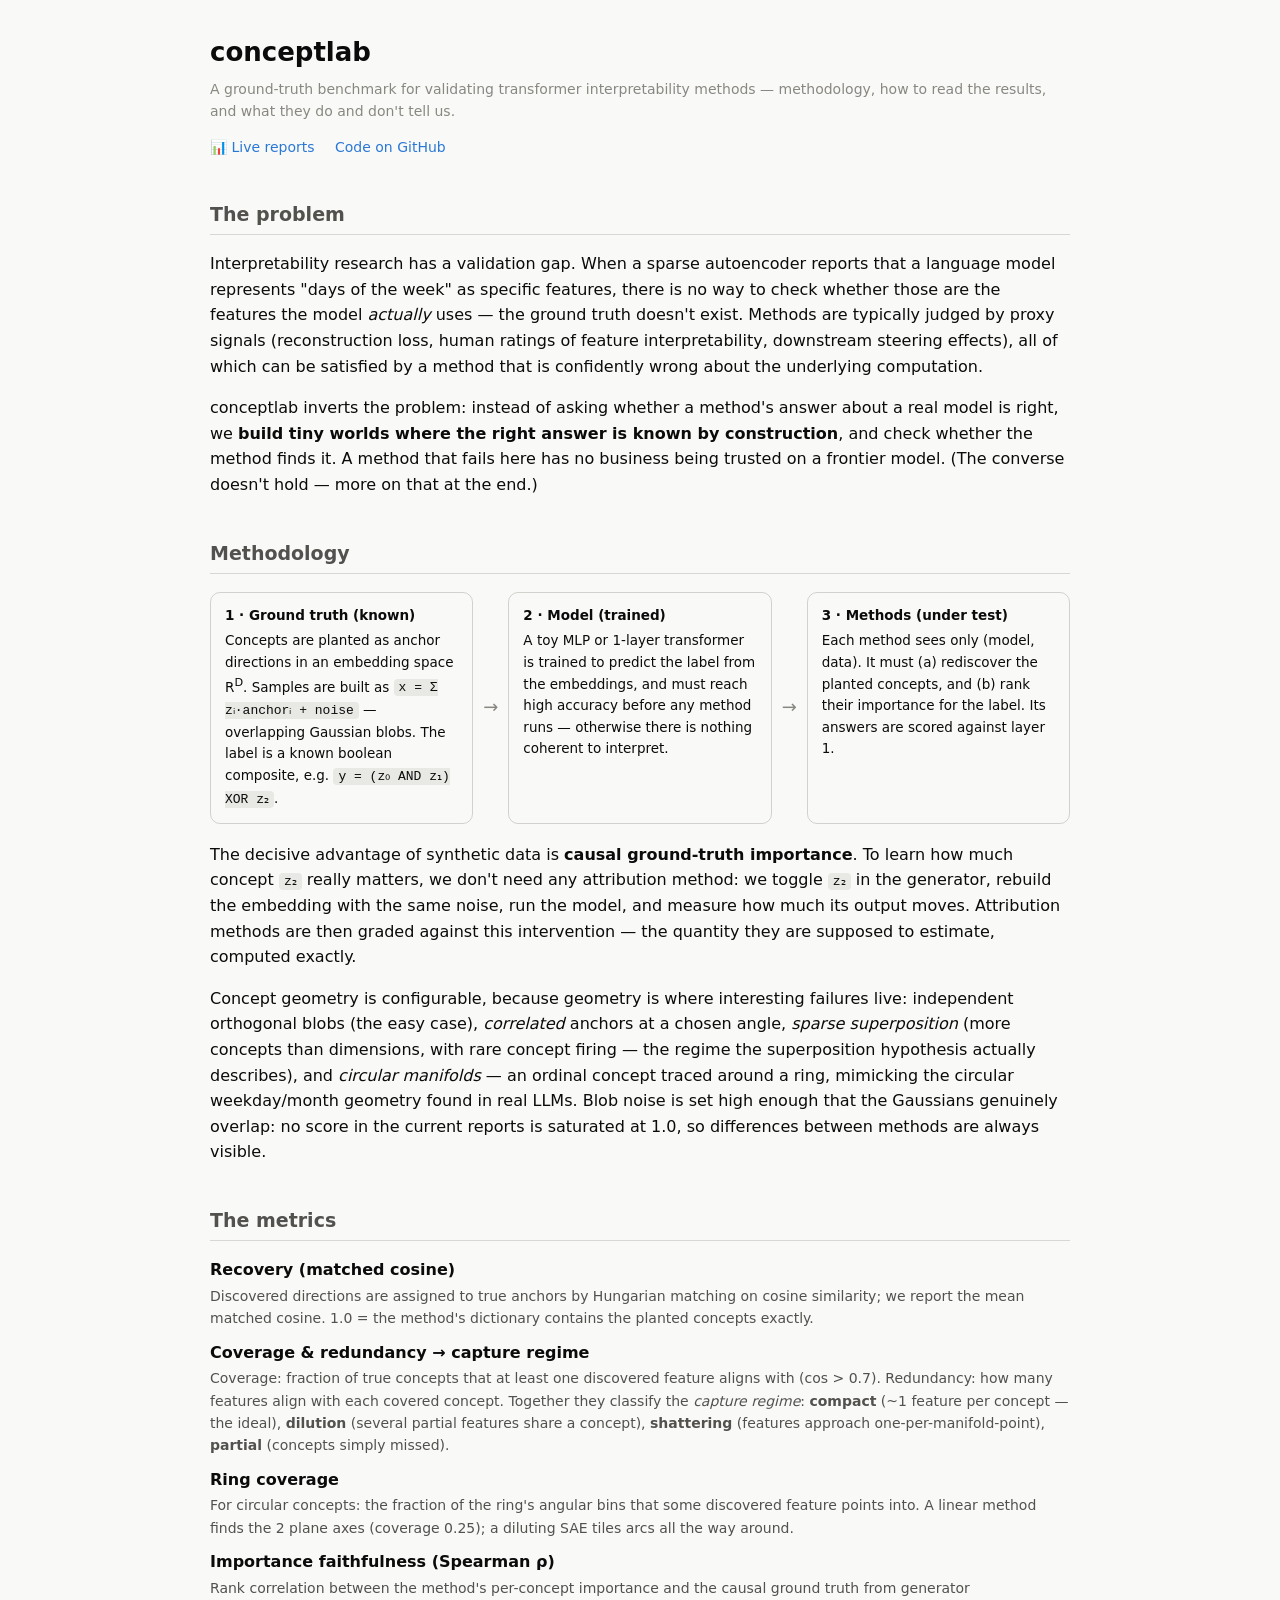
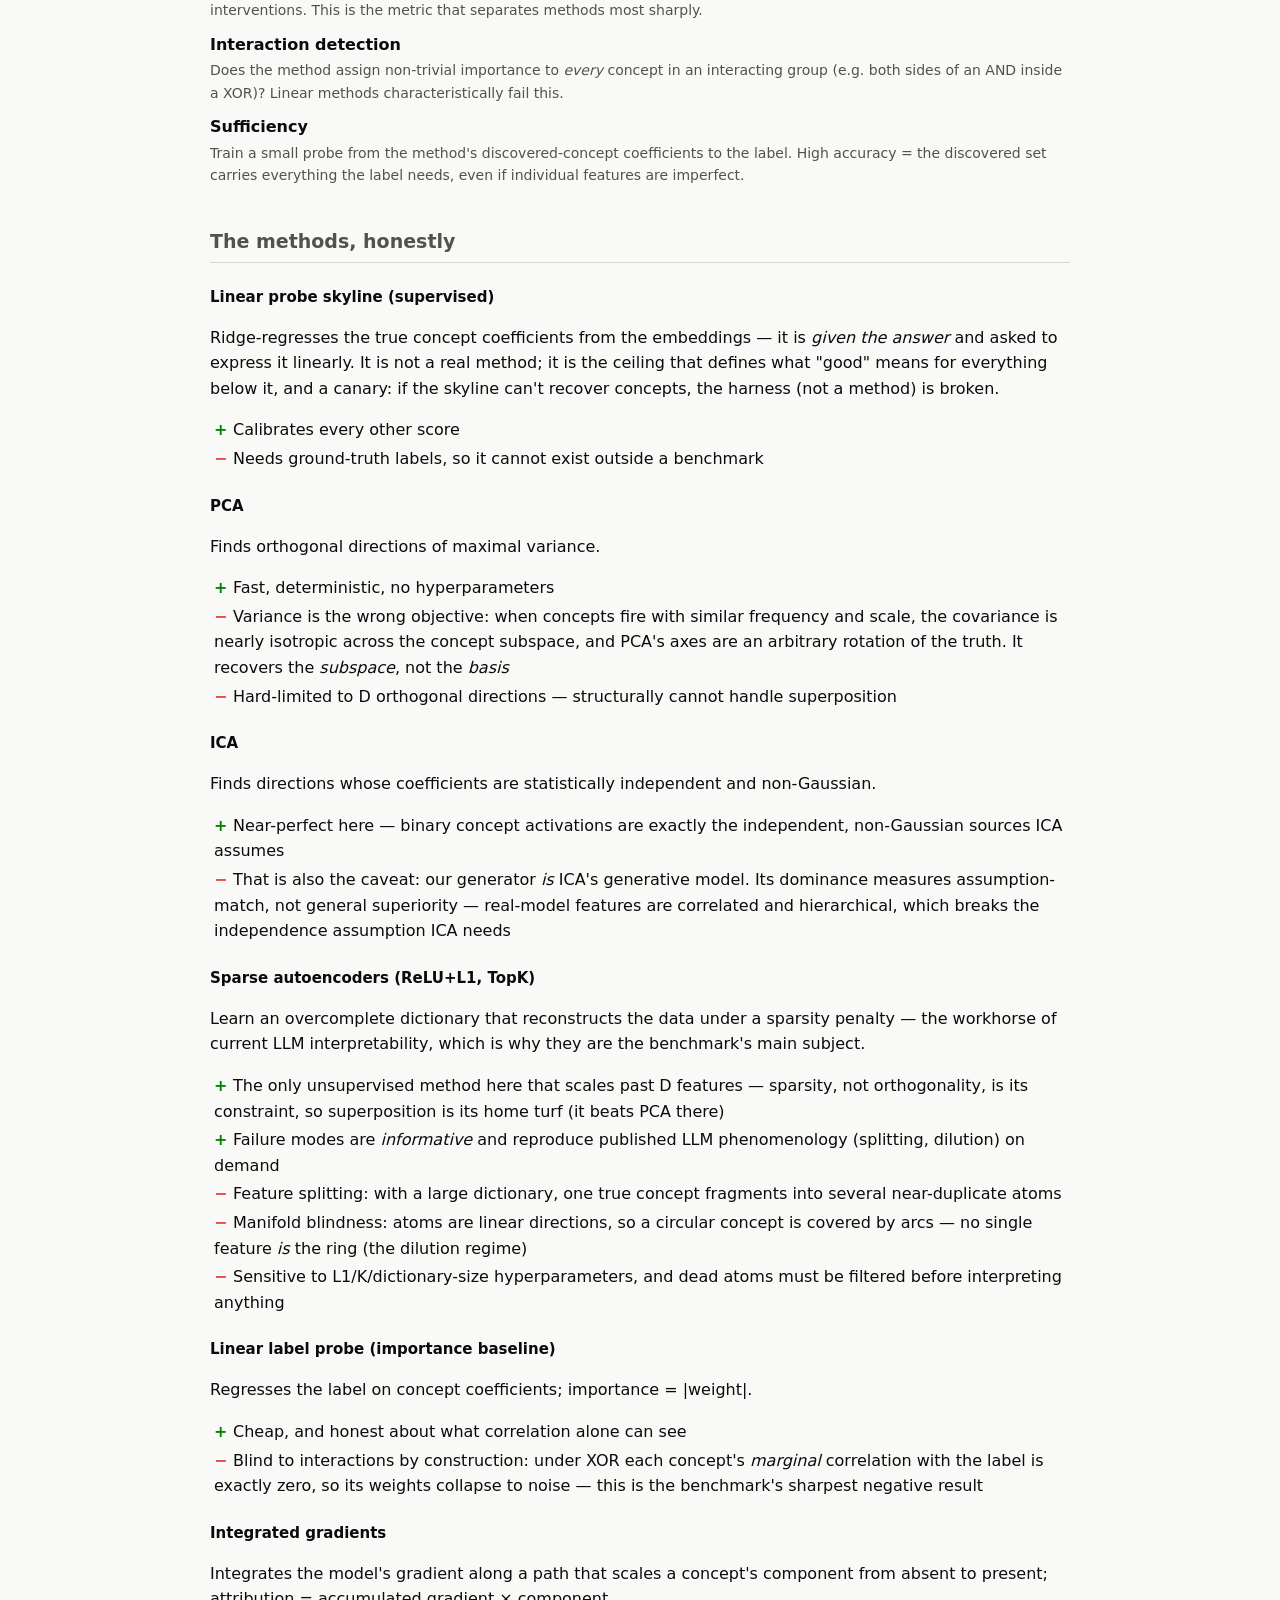
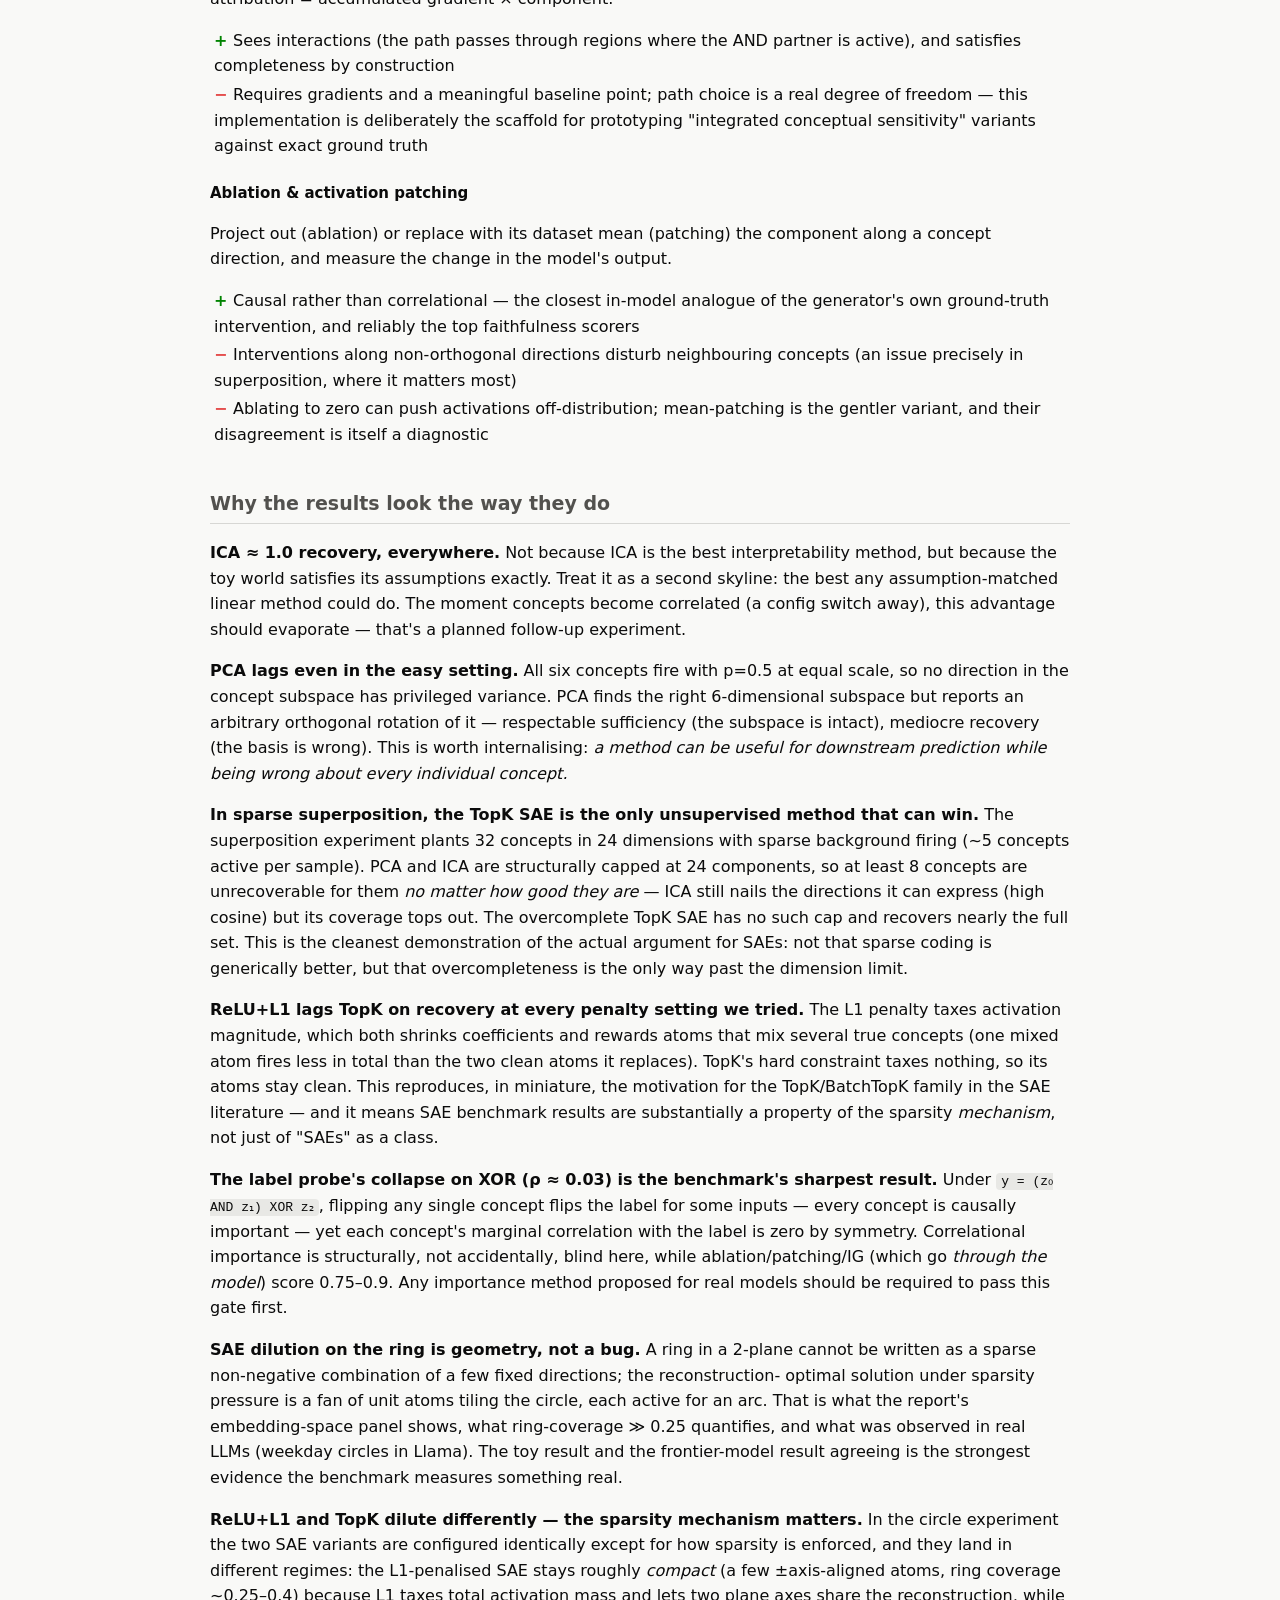
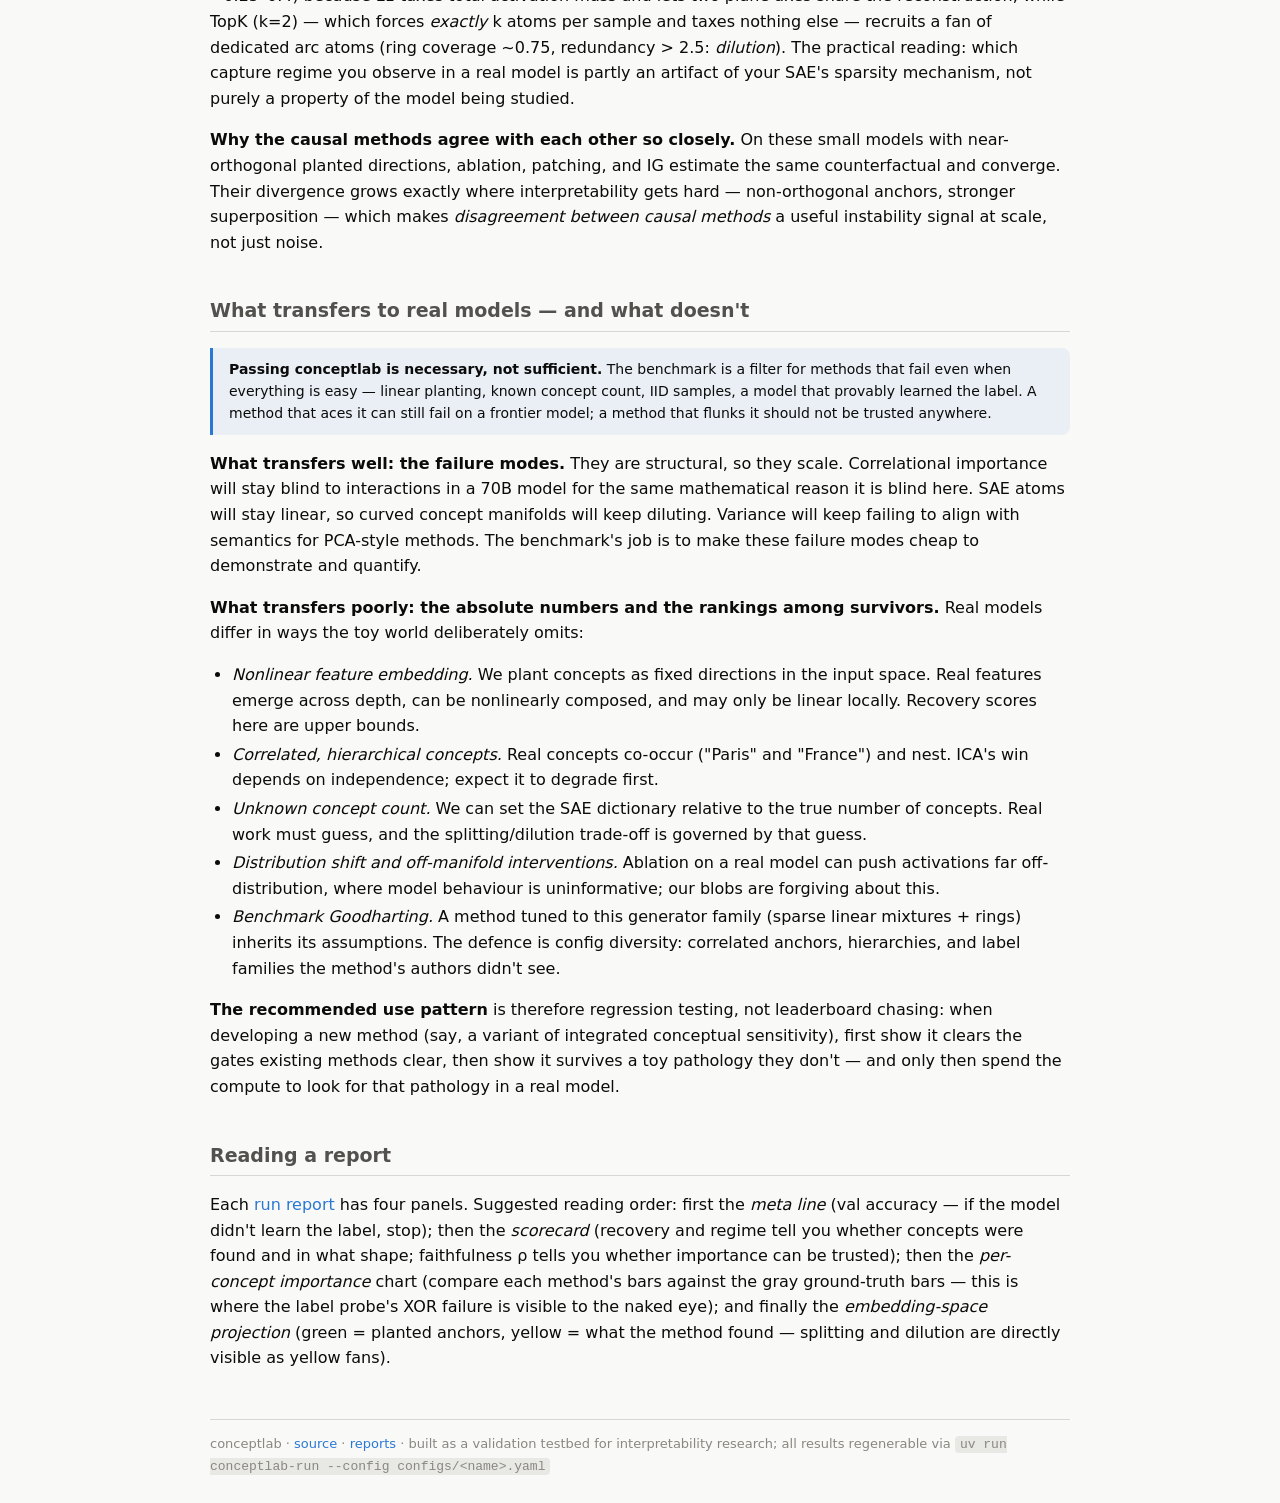
==== docs/index.html @ c30fc3b5 "Overlapping blobs, robust SAE dilution, and an educational methodology page Resolves the "honest cav" ====
<!doctype html><html lang="en"><head><meta charset="utf-8">
<meta name="viewport" content="width=device-width, initial-scale=1">
<title>conceptlab · methodology</title>
<style>
:root { color-scheme: light dark; }
body { font-family: system-ui, -apple-system, "Segoe UI", sans-serif;
  margin: 0; padding: 32px; background: #f9f9f7; color: #0b0b0b; line-height: 1.6; }
main { max-width: 860px; margin: 0 auto; }
h1 { font-size: 26px; margin: 0 0 4px; }
h2 { font-size: 19px; margin: 40px 0 10px; color: #52514e;
  border-bottom: 1px solid rgba(137,135,129,0.3); padding-bottom: 5px; }
h3 { font-size: 15px; margin: 22px 0 6px; }
.sub { color: #898781; font-size: 14px; margin-bottom: 14px; }
code { background: rgba(137,135,129,0.15); padding: 1px 5px; border-radius: 4px; font-size: 13px; }
a { color: #2a78d6; text-decoration: none; } a:hover { text-decoration: underline; }
.nav { font-size: 14px; margin: 10px 0 26px; }
.nav a { margin-right: 16px; }
table { border-collapse: collapse; width: 100%; font-size: 13.5px; margin: 10px 0; }
th, td { text-align: left; padding: 7px 10px; border-bottom: 1px solid rgba(137,135,129,0.25); vertical-align: top; }
th { color: #898781; font-weight: 600; }
.flow { display: flex; gap: 10px; margin: 18px 0; flex-wrap: wrap; }
.flow .box { flex: 1 1 200px; border: 1px solid rgba(137,135,129,0.35); border-radius: 10px; padding: 12px 14px; font-size: 13.5px; }
.flow .box b { display: block; margin-bottom: 4px; }
.flow .arrow { align-self: center; color: #898781; font-size: 18px; }
.callout { border-left: 3px solid #2a78d6; background: rgba(42,120,214,0.07);
  padding: 10px 16px; border-radius: 0 8px 8px 0; margin: 16px 0; font-size: 14px; }
.warn { border-left-color: #eda100; background: rgba(237,161,0,0.08); }
ul { padding-left: 22px; } li { margin: 3px 0; }
.pro::before { content: "+ "; color: #008300; font-weight: 700; }
.con::before { content: "− "; color: #e34948; font-weight: 700; }
.pro, .con { list-style: none; margin-left: -18px; }
dt { font-weight: 600; margin-top: 10px; } dd { margin: 2px 0 0 0; color: #52514e; font-size: 14px; }
footer { margin-top: 48px; color: #898781; font-size: 13px;
  border-top: 1px solid rgba(137,135,129,0.3); padding-top: 14px; }
@media (prefers-color-scheme: dark) {
  body { background: #0d0d0d; color: #fff; }
  h2 { color: #c3c2b7; } dd { color: #c3c2b7; }
  a { color: #3987e5; }
}
</style></head><body><main>

<h1>conceptlab</h1>
<div class="sub">A ground-truth benchmark for validating transformer interpretability methods —
methodology, how to read the results, and what they do and don't tell us.</div>
<div class="nav">
  <a href="runs/index.html">📊 Live reports</a>
  <a href="https://github.com/juliarozanova/conceptlab">Code on GitHub</a>
</div>

<h2>The problem</h2>
<p>
Interpretability research has a validation gap. When a sparse autoencoder reports that a
language model represents "days of the week" as specific features, there is no way to check
whether those are the features the model <em>actually</em> uses — the ground truth doesn't
exist. Methods are typically judged by proxy signals (reconstruction loss, human ratings of
feature interpretability, downstream steering effects), all of which can be satisfied by a
method that is confidently wrong about the underlying computation.
</p>
<p>
conceptlab inverts the problem: instead of asking whether a method's answer about a real
model is right, we <strong>build tiny worlds where the right answer is known by construction</strong>,
and check whether the method finds it. A method that fails here has no business being
trusted on a frontier model. (The converse doesn't hold — more on that at the end.)
</p>

<h2>Methodology</h2>
<div class="flow">
  <div class="box"><b>1 · Ground truth (known)</b>
  Concepts are planted as anchor directions in an embedding space R<sup>D</sup>. Samples are
  built as <code>x = Σ zᵢ·anchorᵢ + noise</code> — overlapping Gaussian blobs. The label is a known
  boolean composite, e.g. <code>y = (z₀ AND z₁) XOR z₂</code>.</div>
  <div class="arrow">→</div>
  <div class="box"><b>2 · Model (trained)</b>
  A toy MLP or 1-layer transformer is trained to predict the label from the embeddings, and must
  reach high accuracy before any method runs — otherwise there is nothing coherent to interpret.</div>
  <div class="arrow">→</div>
  <div class="box"><b>3 · Methods (under test)</b>
  Each method sees only (model, data). It must (a) rediscover the planted concepts, and
  (b) rank their importance for the label. Its answers are scored against layer 1.</div>
</div>
<p>
The decisive advantage of synthetic data is <strong>causal ground-truth importance</strong>.
To learn how much concept <code>z₂</code> really matters, we don't need any attribution method:
we toggle <code>z₂</code> in the generator, rebuild the embedding with the same noise, run the
model, and measure how much its output moves. Attribution methods are then graded against this
intervention — the quantity they are supposed to estimate, computed exactly.
</p>
<p>
Concept geometry is configurable, because geometry is where interesting failures live:
independent orthogonal blobs (the easy case), <em>correlated</em> anchors at a chosen angle,
<em>sparse superposition</em> (more concepts than dimensions, with rare concept firing — the
regime the superposition hypothesis actually describes), and <em>circular manifolds</em> — an
ordinal concept traced around a ring, mimicking the circular weekday/month geometry found in
real LLMs. Blob noise is set high enough that the Gaussians genuinely overlap: no score in the
current reports is saturated at 1.0, so differences between methods are always visible.
</p>

<h2>The metrics</h2>
<dl>
<dt>Recovery (matched cosine)</dt>
<dd>Discovered directions are assigned to true anchors by Hungarian matching on cosine
similarity; we report the mean matched cosine. 1.0 = the method's dictionary contains the
planted concepts exactly.</dd>
<dt>Coverage & redundancy → capture regime</dt>
<dd>Coverage: fraction of true concepts that at least one discovered feature aligns with
(cos&nbsp;&gt;&nbsp;0.7). Redundancy: how many features align with each covered concept. Together they
classify the <em>capture regime</em>: <strong>compact</strong> (~1 feature per concept — the ideal),
<strong>dilution</strong> (several partial features share a concept), <strong>shattering</strong>
(features approach one-per-manifold-point), <strong>partial</strong> (concepts simply missed).</dd>
<dt>Ring coverage</dt>
<dd>For circular concepts: the fraction of the ring's angular bins that some discovered feature
points into. A linear method finds the 2 plane axes (coverage 0.25); a diluting SAE tiles arcs
all the way around.</dd>
<dt>Importance faithfulness (Spearman ρ)</dt>
<dd>Rank correlation between the method's per-concept importance and the causal ground truth
from generator interventions. This is the metric that separates methods most sharply.</dd>
<dt>Interaction detection</dt>
<dd>Does the method assign non-trivial importance to <em>every</em> concept in an interacting
group (e.g. both sides of an AND inside a XOR)? Linear methods characteristically fail this.</dd>
<dt>Sufficiency</dt>
<dd>Train a small probe from the method's discovered-concept coefficients to the label. High
accuracy = the discovered set carries everything the label needs, even if individual features
are imperfect.</dd>
</dl>

<h2>The methods, honestly</h2>

<h3>Linear probe skyline (supervised)</h3>
<p>Ridge-regresses the true concept coefficients from the embeddings — it is <em>given the
answer</em> and asked to express it linearly. It is not a real method; it is the ceiling that
defines what "good" means for everything below it, and a canary: if the skyline can't recover
concepts, the harness (not a method) is broken.</p>
<ul><li class="pro">Calibrates every other score</li>
<li class="con">Needs ground-truth labels, so it cannot exist outside a benchmark</li></ul>

<h3>PCA</h3>
<p>Finds orthogonal directions of maximal variance.</p>
<ul><li class="pro">Fast, deterministic, no hyperparameters</li>
<li class="con">Variance is the wrong objective: when concepts fire with similar frequency and
scale, the covariance is nearly isotropic across the concept subspace, and PCA's axes are an
arbitrary rotation of the truth. It recovers the <em>subspace</em>, not the <em>basis</em></li>
<li class="con">Hard-limited to D orthogonal directions — structurally cannot handle superposition</li></ul>

<h3>ICA</h3>
<p>Finds directions whose coefficients are statistically independent and non-Gaussian.</p>
<ul><li class="pro">Near-perfect here — binary concept activations are exactly the independent,
non-Gaussian sources ICA assumes</li>
<li class="con">That is also the caveat: our generator <em>is</em> ICA's generative model. Its
dominance measures assumption-match, not general superiority — real-model features are
correlated and hierarchical, which breaks the independence assumption ICA needs</li></ul>

<h3>Sparse autoencoders (ReLU+L1, TopK)</h3>
<p>Learn an overcomplete dictionary that reconstructs the data under a sparsity penalty — the
workhorse of current LLM interpretability, which is why they are the benchmark's main subject.</p>
<ul><li class="pro">The only unsupervised method here that scales past D features — sparsity, not
orthogonality, is its constraint, so superposition is its home turf (it beats PCA there)</li>
<li class="pro">Failure modes are <em>informative</em> and reproduce published LLM phenomenology
(splitting, dilution) on demand</li>
<li class="con">Feature splitting: with a large dictionary, one true concept fragments into
several near-duplicate atoms</li>
<li class="con">Manifold blindness: atoms are linear directions, so a circular concept is
covered by arcs — no single feature <em>is</em> the ring (the dilution regime)</li>
<li class="con">Sensitive to L1/K/dictionary-size hyperparameters, and dead atoms must be
filtered before interpreting anything</li></ul>

<h3>Linear label probe (importance baseline)</h3>
<p>Regresses the label on concept coefficients; importance = |weight|.</p>
<ul><li class="pro">Cheap, and honest about what correlation alone can see</li>
<li class="con">Blind to interactions by construction: under XOR each concept's
<em>marginal</em> correlation with the label is exactly zero, so its weights collapse to
noise — this is the benchmark's sharpest negative result</li></ul>

<h3>Integrated gradients</h3>
<p>Integrates the model's gradient along a path that scales a concept's component from absent
to present; attribution = accumulated gradient × component.</p>
<ul><li class="pro">Sees interactions (the path passes through regions where the AND partner is
active), and satisfies completeness by construction</li>
<li class="con">Requires gradients and a meaningful baseline point; path choice is a real
degree of freedom — this implementation is deliberately the scaffold for prototyping
"integrated conceptual sensitivity" variants against exact ground truth</li></ul>

<h3>Ablation & activation patching</h3>
<p>Project out (ablation) or replace with its dataset mean (patching) the component along a
concept direction, and measure the change in the model's output.</p>
<ul><li class="pro">Causal rather than correlational — the closest in-model analogue of the
generator's own ground-truth intervention, and reliably the top faithfulness scorers</li>
<li class="con">Interventions along non-orthogonal directions disturb neighbouring concepts
(an issue precisely in superposition, where it matters most)</li>
<li class="con">Ablating to zero can push activations off-distribution; mean-patching is the
gentler variant, and their disagreement is itself a diagnostic</li></ul>

<h2>Why the results look the way they do</h2>
<p><strong>ICA ≈ 1.0 recovery, everywhere.</strong> Not because ICA is the best interpretability
method, but because the toy world satisfies its assumptions exactly. Treat it as a second
skyline: the best any assumption-matched linear method could do. The moment concepts become
correlated (a config switch away), this advantage should evaporate — that's a planned
follow-up experiment.</p>
<p><strong>PCA lags even in the easy setting.</strong> All six concepts fire with p=0.5 at equal
scale, so no direction in the concept subspace has privileged variance. PCA finds the right
6-dimensional subspace but reports an arbitrary orthogonal rotation of it — respectable
sufficiency (the subspace is intact), mediocre recovery (the basis is wrong). This is worth
internalising: <em>a method can be useful for downstream prediction while being wrong about
every individual concept.</em></p>
<p><strong>In sparse superposition, the TopK SAE is the only unsupervised method that can win.</strong>
The superposition experiment plants 32 concepts in 24 dimensions with sparse background firing
(~5 concepts active per sample). PCA and ICA are structurally capped at 24 components, so at
least 8 concepts are unrecoverable for them <em>no matter how good they are</em> — ICA still
nails the directions it can express (high cosine) but its coverage tops out. The overcomplete
TopK SAE has no such cap and recovers nearly the full set. This is the cleanest demonstration
of the actual argument for SAEs: not that sparse coding is generically better, but that
overcompleteness is the only way past the dimension limit.</p>
<p><strong>ReLU+L1 lags TopK on recovery at every penalty setting we tried.</strong> The L1
penalty taxes activation magnitude, which both shrinks coefficients and rewards atoms that
mix several true concepts (one mixed atom fires less in total than the two clean atoms it
replaces). TopK's hard constraint taxes nothing, so its atoms stay clean. This reproduces, in
miniature, the motivation for the TopK/BatchTopK family in the SAE literature — and it means
SAE benchmark results are substantially a property of the sparsity <em>mechanism</em>, not
just of "SAEs" as a class.</p>
<p><strong>The label probe's collapse on XOR (ρ ≈ 0.03) is the benchmark's sharpest result.</strong>
Under <code>y = (z₀ AND z₁) XOR z₂</code>, flipping any single concept flips the label for some
inputs — every concept is causally important — yet each concept's marginal correlation with the
label is zero by symmetry. Correlational importance is structurally, not accidentally, blind
here, while ablation/patching/IG (which go <em>through the model</em>) score 0.75–0.9. Any
importance method proposed for real models should be required to pass this gate first.</p>
<p><strong>SAE dilution on the ring is geometry, not a bug.</strong> A ring in a 2-plane cannot
be written as a sparse non-negative combination of a few fixed directions; the reconstruction-
optimal solution under sparsity pressure is a fan of unit atoms tiling the circle, each active
for an arc. That is what the report's embedding-space panel shows, what ring-coverage ≫ 0.25
quantifies, and what was observed in real LLMs (weekday circles in Llama). The toy result and
the frontier-model result agreeing is the strongest evidence the benchmark measures something
real.</p>
<p><strong>ReLU+L1 and TopK dilute differently — the sparsity mechanism matters.</strong> In the
circle experiment the two SAE variants are configured identically except for how sparsity is
enforced, and they land in different regimes: the L1-penalised SAE stays roughly
<em>compact</em> (a few ±axis-aligned atoms, ring coverage ~0.25–0.4) because L1 taxes total
activation mass and lets two plane axes share the reconstruction, while TopK (k=2) — which
forces <em>exactly</em> k atoms per sample and taxes nothing else — recruits a fan of dedicated
arc atoms (ring coverage ~0.75, redundancy &gt; 2.5: <em>dilution</em>). The practical reading:
which capture regime you observe in a real model is partly an artifact of your SAE's sparsity
mechanism, not purely a property of the model being studied.</p>
<p><strong>Why the causal methods agree with each other so closely.</strong> On these small
models with near-orthogonal planted directions, ablation, patching, and IG estimate the same
counterfactual and converge. Their divergence grows exactly where interpretability gets hard —
non-orthogonal anchors, stronger superposition — which makes <em>disagreement between causal
methods</em> a useful instability signal at scale, not just noise.</p>

<h2>What transfers to real models — and what doesn't</h2>
<div class="callout">
<strong>Passing conceptlab is necessary, not sufficient.</strong> The benchmark is a filter for
methods that fail even when everything is easy — linear planting, known concept count, IID
samples, a model that provably learned the label. A method that aces it can still fail on a
frontier model; a method that flunks it should not be trusted anywhere.
</div>
<p><strong>What transfers well: the failure modes.</strong> They are structural, so they scale.
Correlational importance will stay blind to interactions in a 70B model for the same
mathematical reason it is blind here. SAE atoms will stay linear, so curved concept manifolds
will keep diluting. Variance will keep failing to align with semantics for PCA-style methods.
The benchmark's job is to make these failure modes cheap to demonstrate and quantify.</p>
<p><strong>What transfers poorly: the absolute numbers and the rankings among survivors.</strong>
Real models differ in ways the toy world deliberately omits:</p>
<ul>
<li><em>Nonlinear feature embedding.</em> We plant concepts as fixed directions in the input
space. Real features emerge across depth, can be nonlinearly composed, and may only be linear
locally. Recovery scores here are upper bounds.</li>
<li><em>Correlated, hierarchical concepts.</em> Real concepts co-occur ("Paris" and "France")
and nest. ICA's win depends on independence; expect it to degrade first.</li>
<li><em>Unknown concept count.</em> We can set the SAE dictionary relative to the true number of
concepts. Real work must guess, and the splitting/dilution trade-off is governed by that guess.</li>
<li><em>Distribution shift and off-manifold interventions.</em> Ablation on a real model can
push activations far off-distribution, where model behaviour is uninformative; our blobs are
forgiving about this.</li>
<li><em>Benchmark Goodharting.</em> A method tuned to this generator family (sparse linear
mixtures + rings) inherits its assumptions. The defence is config diversity: correlated
anchors, hierarchies, and label families the method's authors didn't see.</li>
</ul>
<p><strong>The recommended use pattern</strong> is therefore regression testing, not leaderboard
chasing: when developing a new method (say, a variant of integrated conceptual sensitivity),
first show it clears the gates existing methods clear, then show it survives a toy pathology
they don't — and only then spend the compute to look for that pathology in a real model.</p>

<h2>Reading a report</h2>
<p>Each <a href="runs/index.html">run report</a> has four panels. Suggested reading order:
first the <em>meta line</em> (val accuracy — if the model didn't learn the label, stop);
then the <em>scorecard</em> (recovery and regime tell you whether concepts were found and in
what shape; faithfulness ρ tells you whether importance can be trusted); then the
<em>per-concept importance</em> chart (compare each method's bars against the gray ground-truth
bars — this is where the label probe's XOR failure is visible to the naked eye); and finally the
<em>embedding-space projection</em> (green = planted anchors, yellow = what the method found —
splitting and dilution are directly visible as yellow fans).</p>

<footer>
conceptlab · <a href="https://github.com/juliarozanova/conceptlab">source</a> ·
<a href="runs/index.html">reports</a> · built as a validation testbed for interpretability
research; all results regenerable via <code>uv run conceptlab-run --config configs/&lt;name&gt;.yaml</code>
</footer>
</main></body></html>
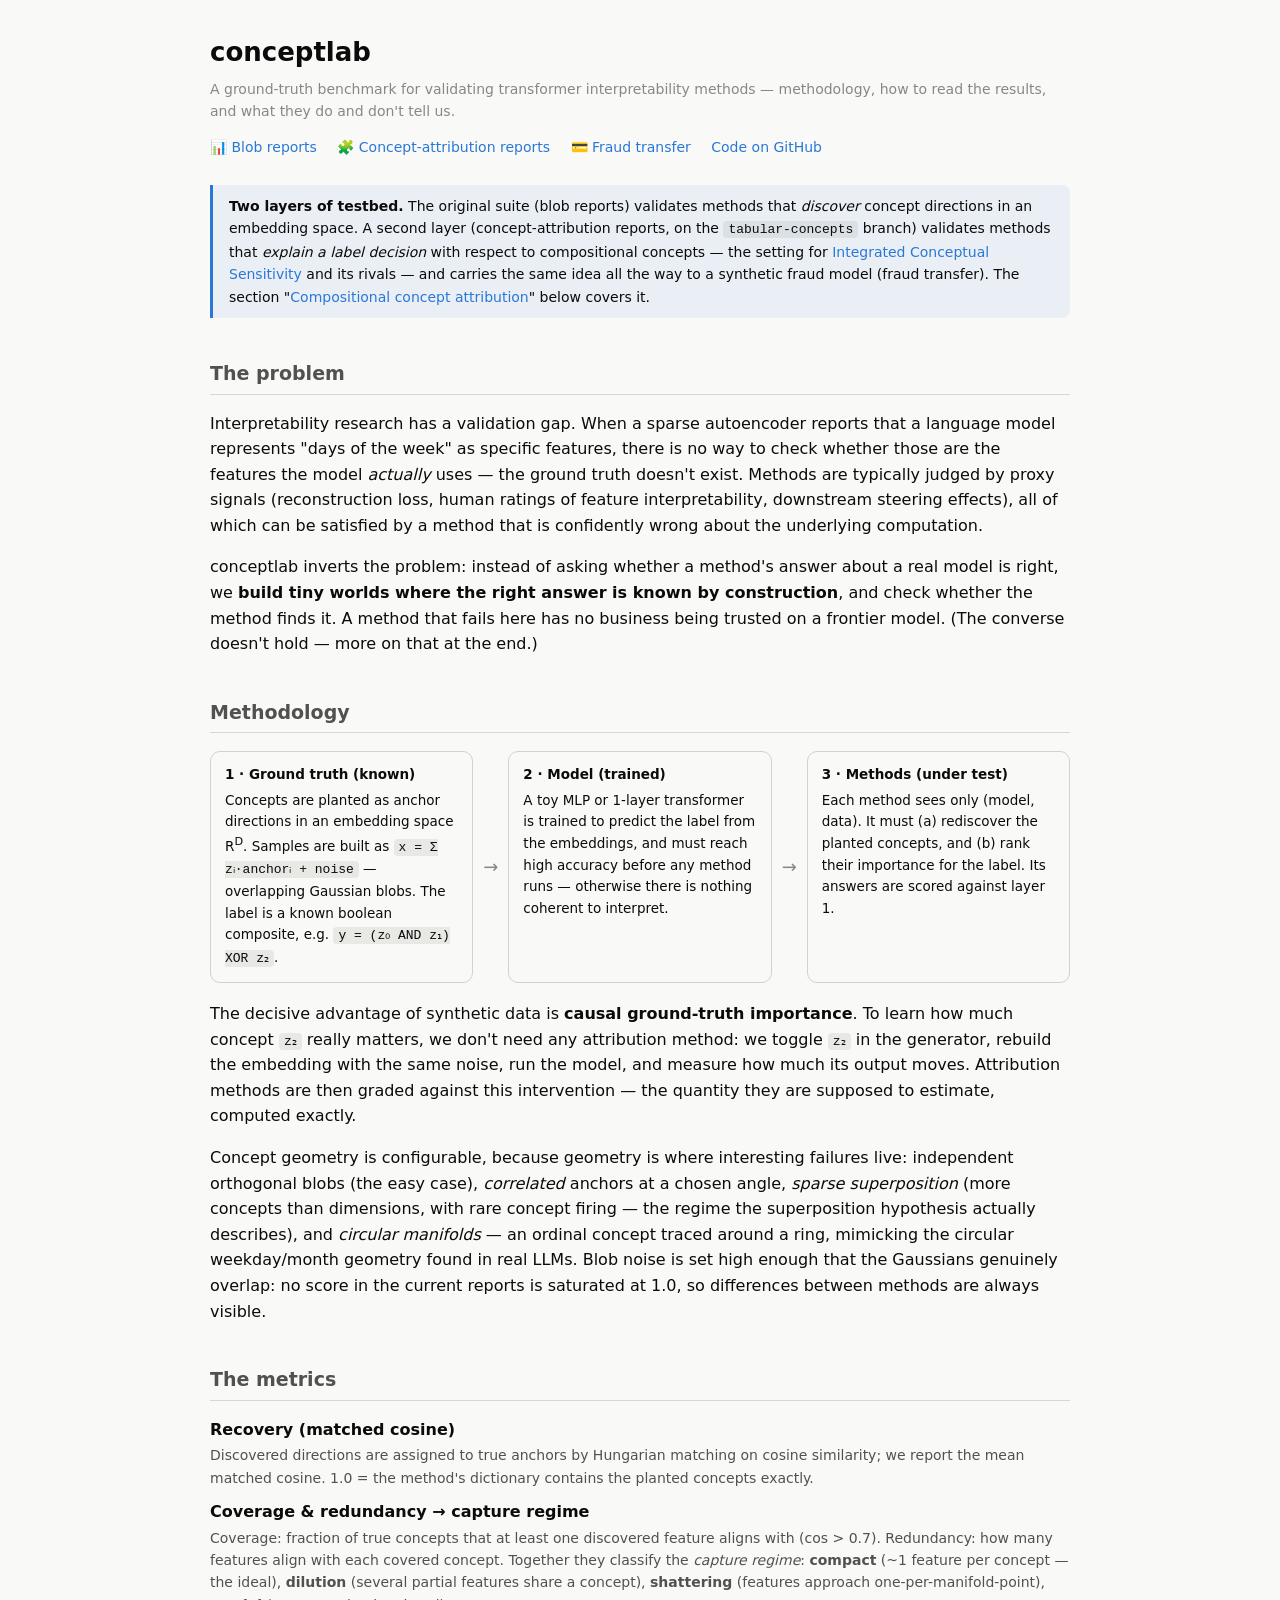
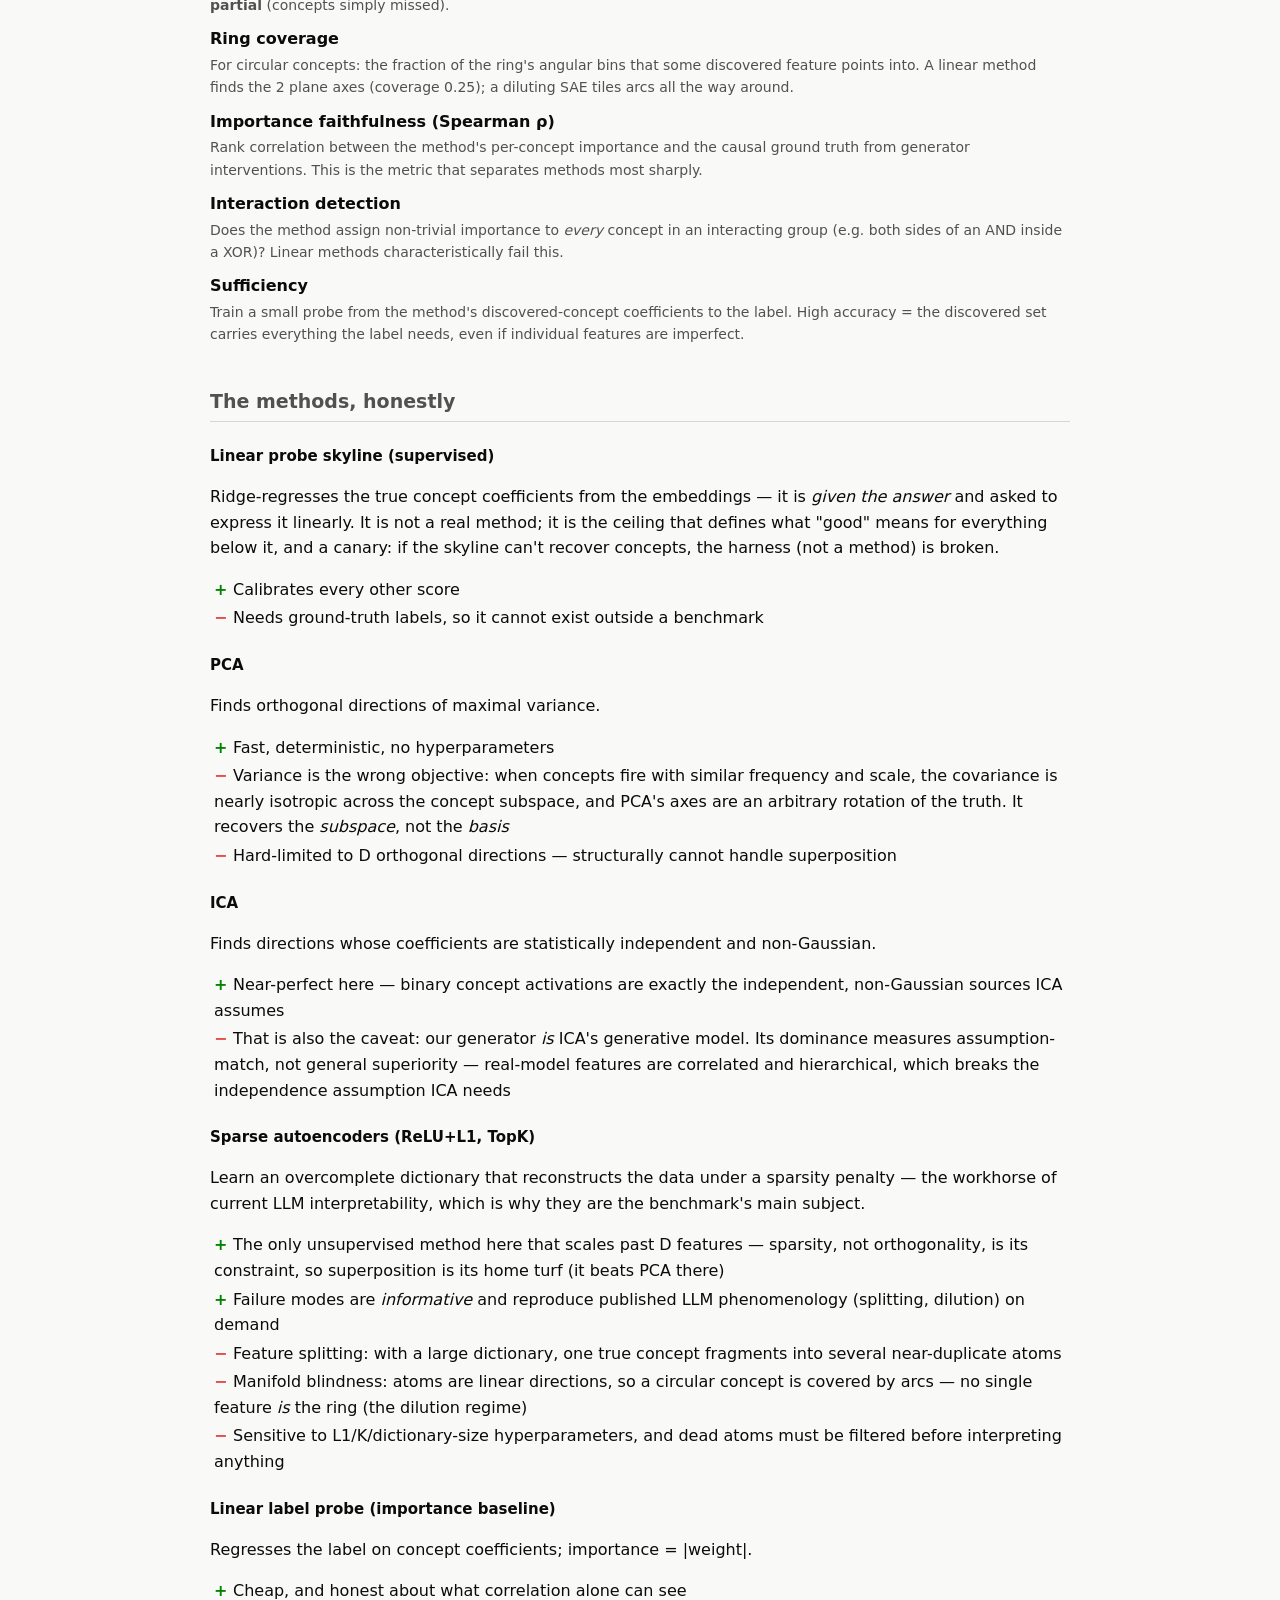
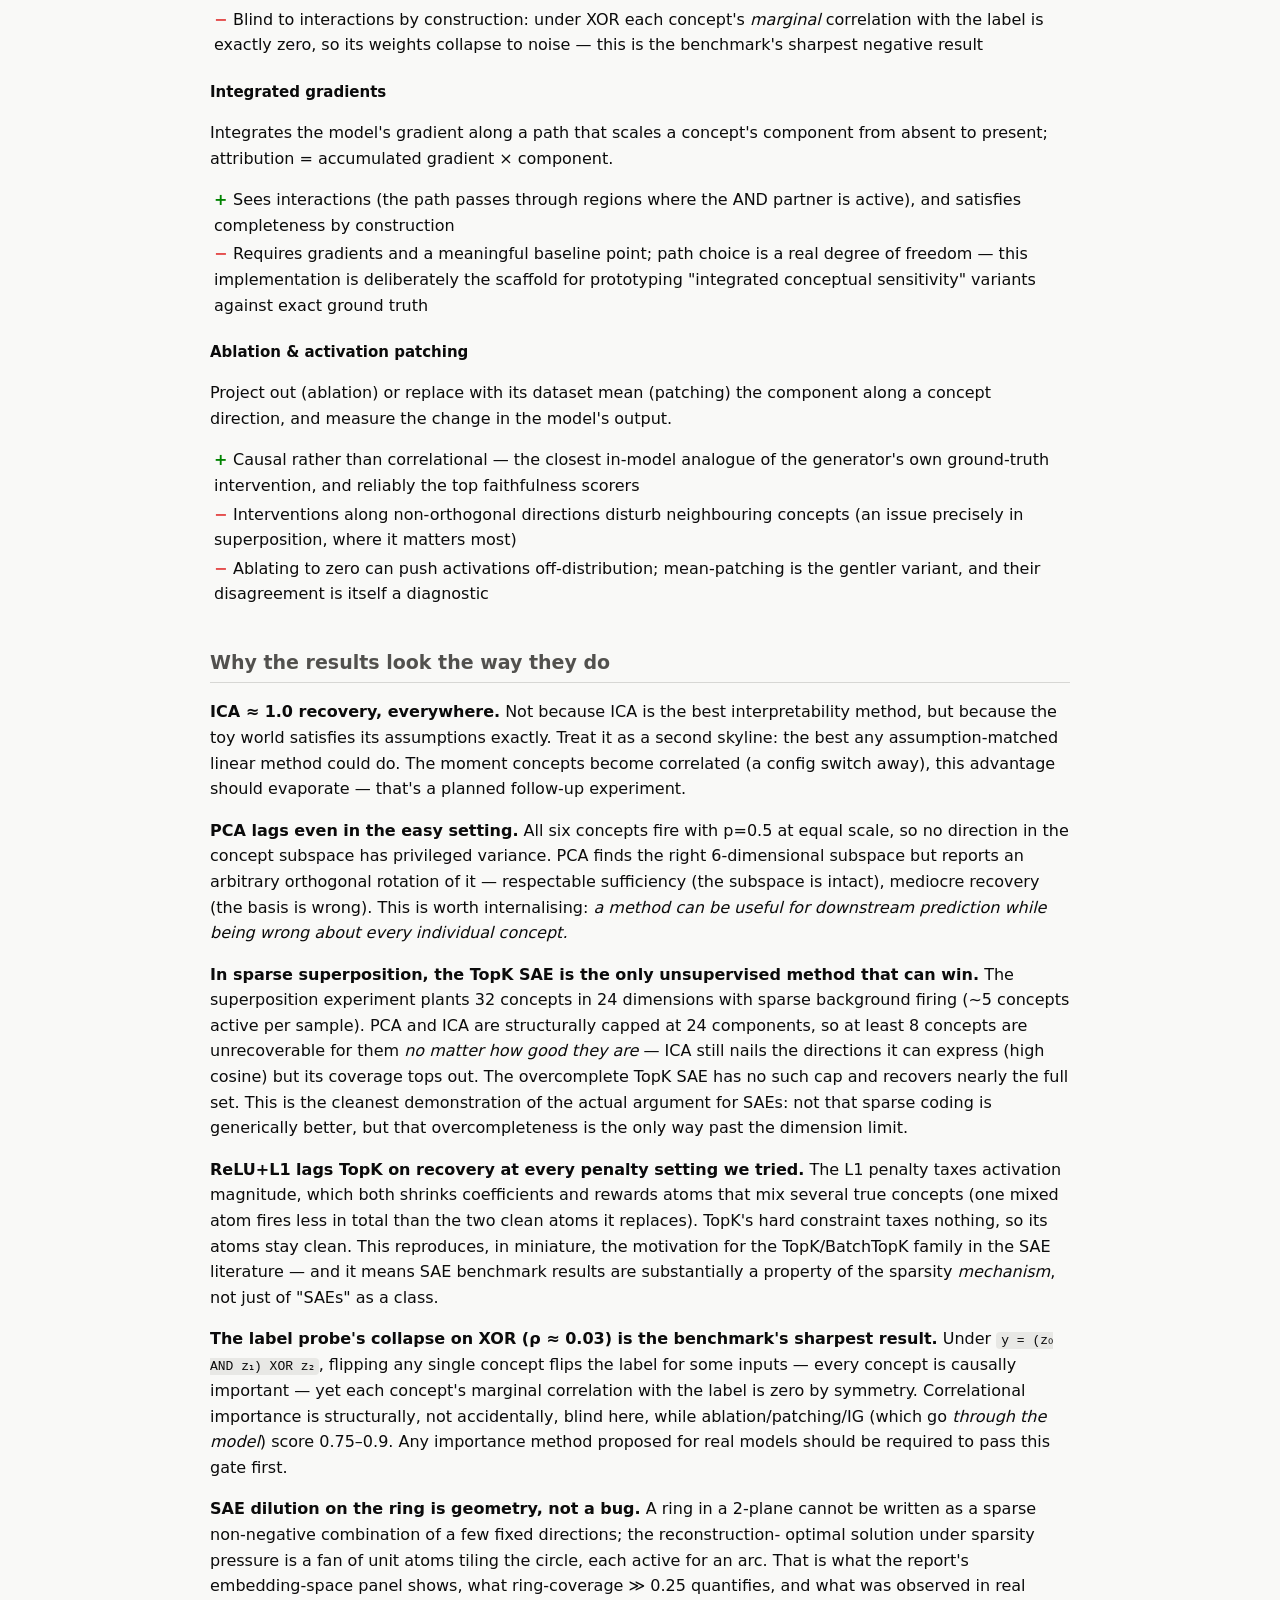
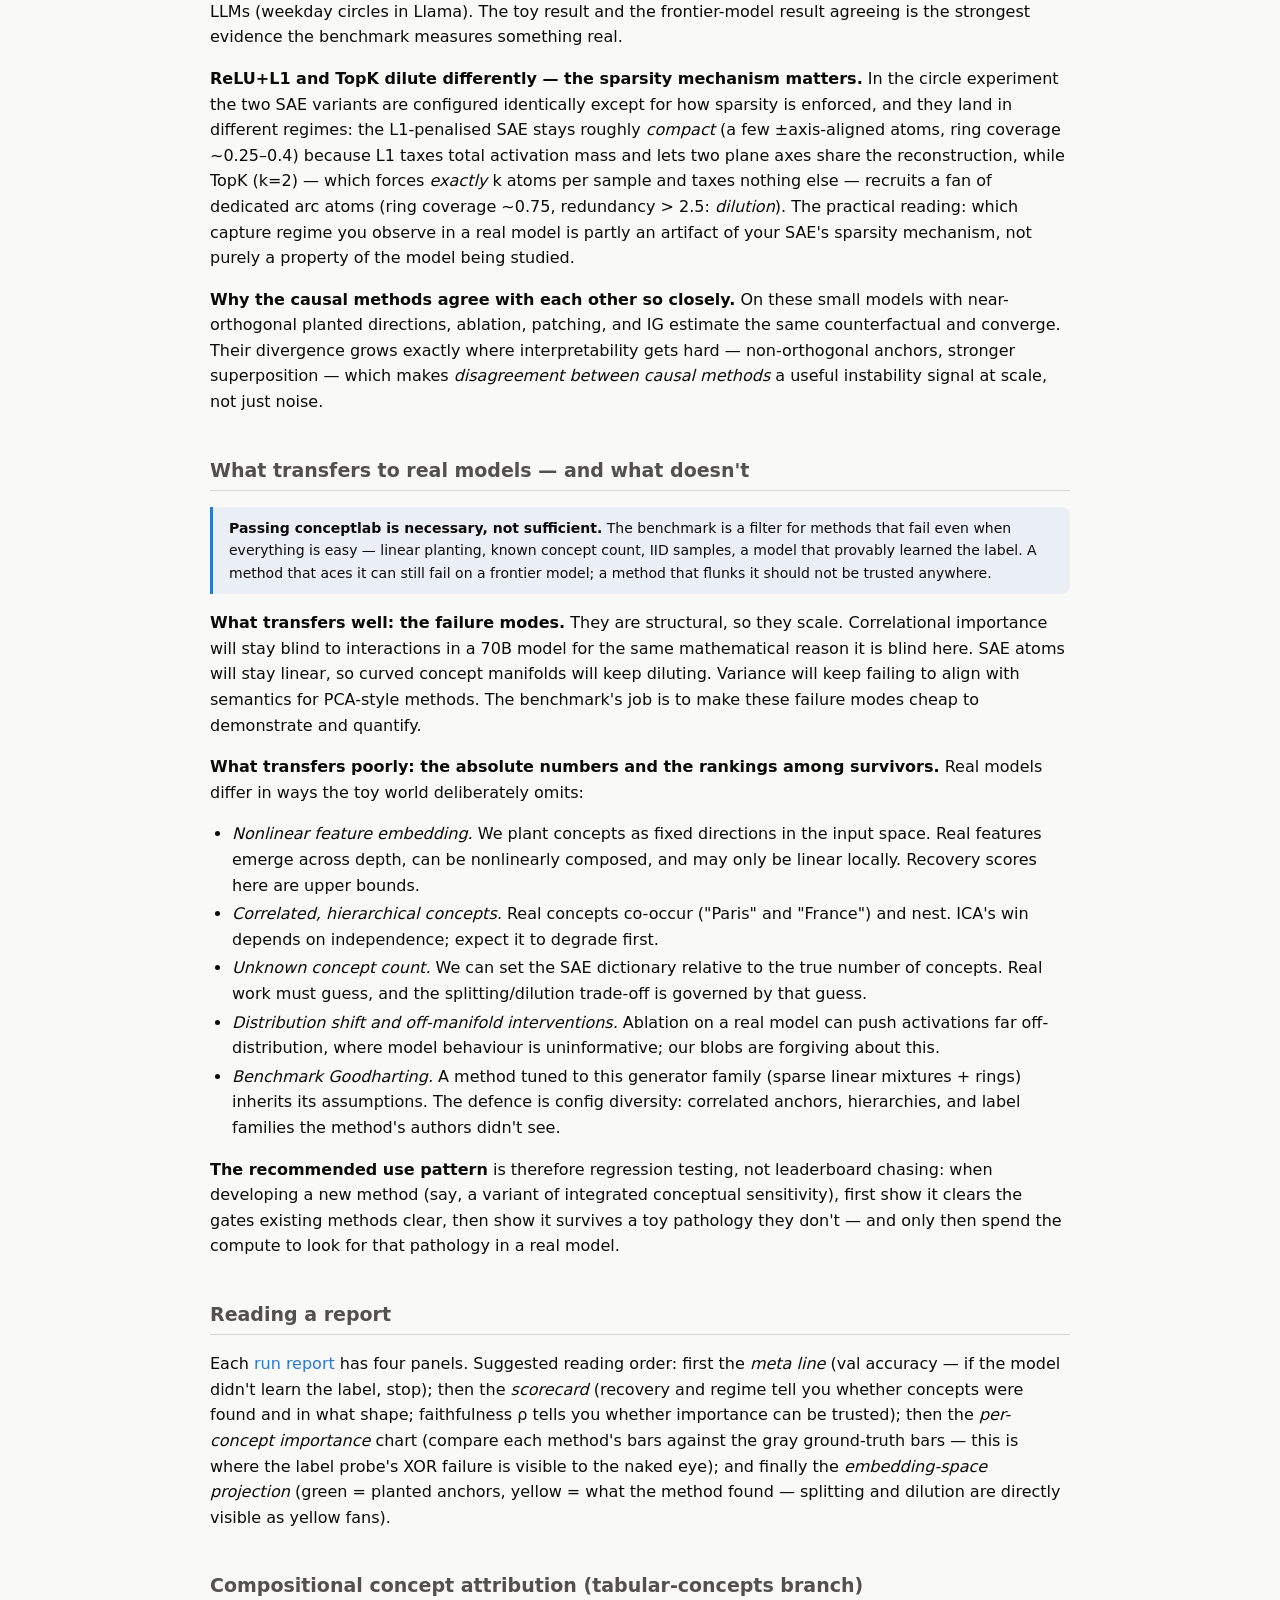
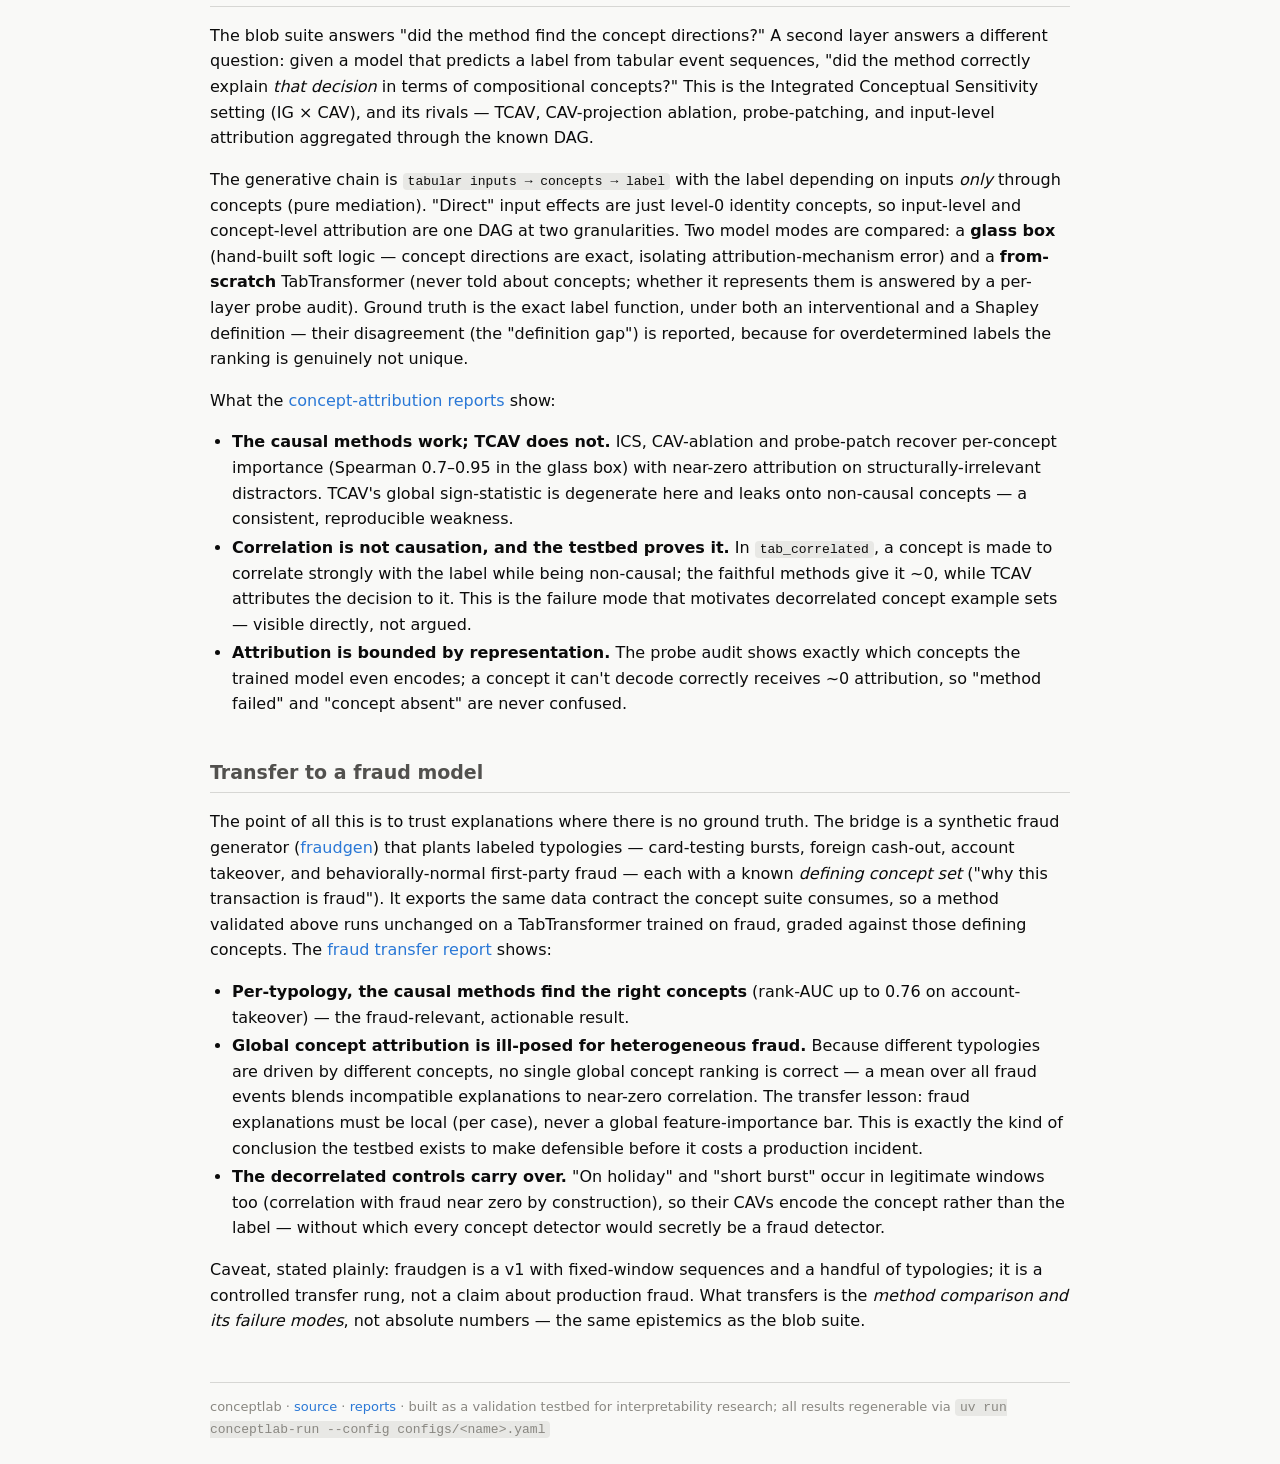
==== commit 9d16f45d: "tabular-concepts: compositional concept-attribution testbed + fraud transfer Extends conceptlab from" ====
--- a/docs/index.html
+++ b/docs/index.html
@@ -43,9 +43,20 @@
 <div class="sub">A ground-truth benchmark for validating transformer interpretability methods —
 methodology, how to read the results, and what they do and don't tell us.</div>
 <div class="nav">
-  <a href="runs/index.html">📊 Live reports</a>
+  <a href="runs/index.html">📊 Blob reports</a>
+  <a href="concept_runs/index.html">🧩 Concept-attribution reports</a>
+  <a href="fraud_runs/fraud_default/report.html">💳 Fraud transfer</a>
   <a href="https://github.com/juliarozanova/conceptlab">Code on GitHub</a>
 </div>
+
+<div class="callout">
+<strong>Two layers of testbed.</strong> The original suite (blob reports) validates methods that
+<em>discover</em> concept directions in an embedding space. A second layer (concept-attribution
+reports, on the <code>tabular-concepts</code> branch) validates methods that <em>explain a label
+decision</em> with respect to compositional concepts — the setting for
+<a href="https://arxiv.org/abs/2106.08641">Integrated Conceptual Sensitivity</a> and its rivals —
+and carries the same idea all the way to a synthetic fraud model (fraud transfer). The section
+"<a href="#compositional">Compositional concept attribution</a>" below covers it.</div>
 
 <h2>The problem</h2>
 <p>
@@ -288,6 +299,69 @@
 <em>embedding-space projection</em> (green = planted anchors, yellow = what the method found —
 splitting and dilution are directly visible as yellow fans).</p>
 
+<h2 id="compositional">Compositional concept attribution (tabular-concepts branch)</h2>
+<p>
+The blob suite answers "did the method find the concept directions?" A second layer answers a
+different question: given a model that predicts a label from tabular event sequences, "did the
+method correctly explain <em>that decision</em> in terms of compositional concepts?" This is the
+Integrated Conceptual Sensitivity setting (IG × CAV), and its rivals — TCAV, CAV-projection
+ablation, probe-patching, and input-level attribution aggregated through the known DAG.
+</p>
+<p>
+The generative chain is <code>tabular inputs → concepts → label</code> with the label depending on
+inputs <em>only</em> through concepts (pure mediation). "Direct" input effects are just level-0
+identity concepts, so input-level and concept-level attribution are one DAG at two granularities.
+Two model modes are compared: a <strong>glass box</strong> (hand-built soft logic — concept
+directions are exact, isolating attribution-mechanism error) and a <strong>from-scratch</strong>
+TabTransformer (never told about concepts; whether it represents them is answered by a per-layer
+probe audit). Ground truth is the exact label function, under both an interventional and a Shapley
+definition — their disagreement (the "definition gap") is reported, because for overdetermined
+labels the ranking is genuinely not unique.
+</p>
+<p>What the <a href="concept_runs/index.html">concept-attribution reports</a> show:</p>
+<ul>
+<li><strong>The causal methods work; TCAV does not.</strong> ICS, CAV-ablation and probe-patch
+recover per-concept importance (Spearman 0.7–0.95 in the glass box) with near-zero attribution on
+structurally-irrelevant distractors. TCAV's global sign-statistic is degenerate here and leaks
+onto non-causal concepts — a consistent, reproducible weakness.</li>
+<li><strong>Correlation is not causation, and the testbed proves it.</strong> In
+<code>tab_correlated</code>, a concept is made to correlate strongly with the label while being
+non-causal; the faithful methods give it ~0, while TCAV attributes the decision to it. This is the
+failure mode that motivates decorrelated concept example sets — visible directly, not argued.</li>
+<li><strong>Attribution is bounded by representation.</strong> The probe audit shows exactly which
+concepts the trained model even encodes; a concept it can't decode correctly receives ~0
+attribution, so "method failed" and "concept absent" are never confused.</li>
+</ul>
+
+<h2 id="fraud">Transfer to a fraud model</h2>
+<p>
+The point of all this is to trust explanations where there is no ground truth. The bridge is a
+synthetic fraud generator (<a href="https://github.com/juliarozanova/fraudgen">fraudgen</a>) that
+plants labeled typologies — card-testing bursts, foreign cash-out, account takeover, and
+behaviorally-normal first-party fraud — each with a known <em>defining concept set</em> ("why this
+transaction is fraud"). It exports the same data contract the concept suite consumes, so a method
+validated above runs unchanged on a TabTransformer trained on fraud, graded against those defining
+concepts. The <a href="fraud_runs/fraud_default/report.html">fraud transfer report</a> shows:
+</p>
+<ul>
+<li><strong>Per-typology, the causal methods find the right concepts</strong> (rank-AUC up to 0.76
+on account-takeover) — the fraud-relevant, actionable result.</li>
+<li><strong>Global concept attribution is ill-posed for heterogeneous fraud.</strong> Because
+different typologies are driven by different concepts, no single global concept ranking is correct
+— a mean over all fraud events blends incompatible explanations to near-zero correlation. The
+transfer lesson: fraud explanations must be local (per case), never a global feature-importance
+bar. This is exactly the kind of conclusion the testbed exists to make defensible before it costs
+a production incident.</li>
+<li><strong>The decorrelated controls carry over.</strong> "On holiday" and "short burst" occur in
+legitimate windows too (correlation with fraud near zero by construction), so their CAVs encode the
+concept rather than the label — without which every concept detector would secretly be a fraud
+detector.</li>
+</ul>
+<p class="card-note">Caveat, stated plainly: fraudgen is a v1 with fixed-window sequences and a
+handful of typologies; it is a controlled transfer rung, not a claim about production fraud. What
+transfers is the <em>method comparison and its failure modes</em>, not absolute numbers — the same
+epistemics as the blob suite.</p>
+
 <footer>
 conceptlab · <a href="https://github.com/juliarozanova/conceptlab">source</a> ·
 <a href="runs/index.html">reports</a> · built as a validation testbed for interpretability
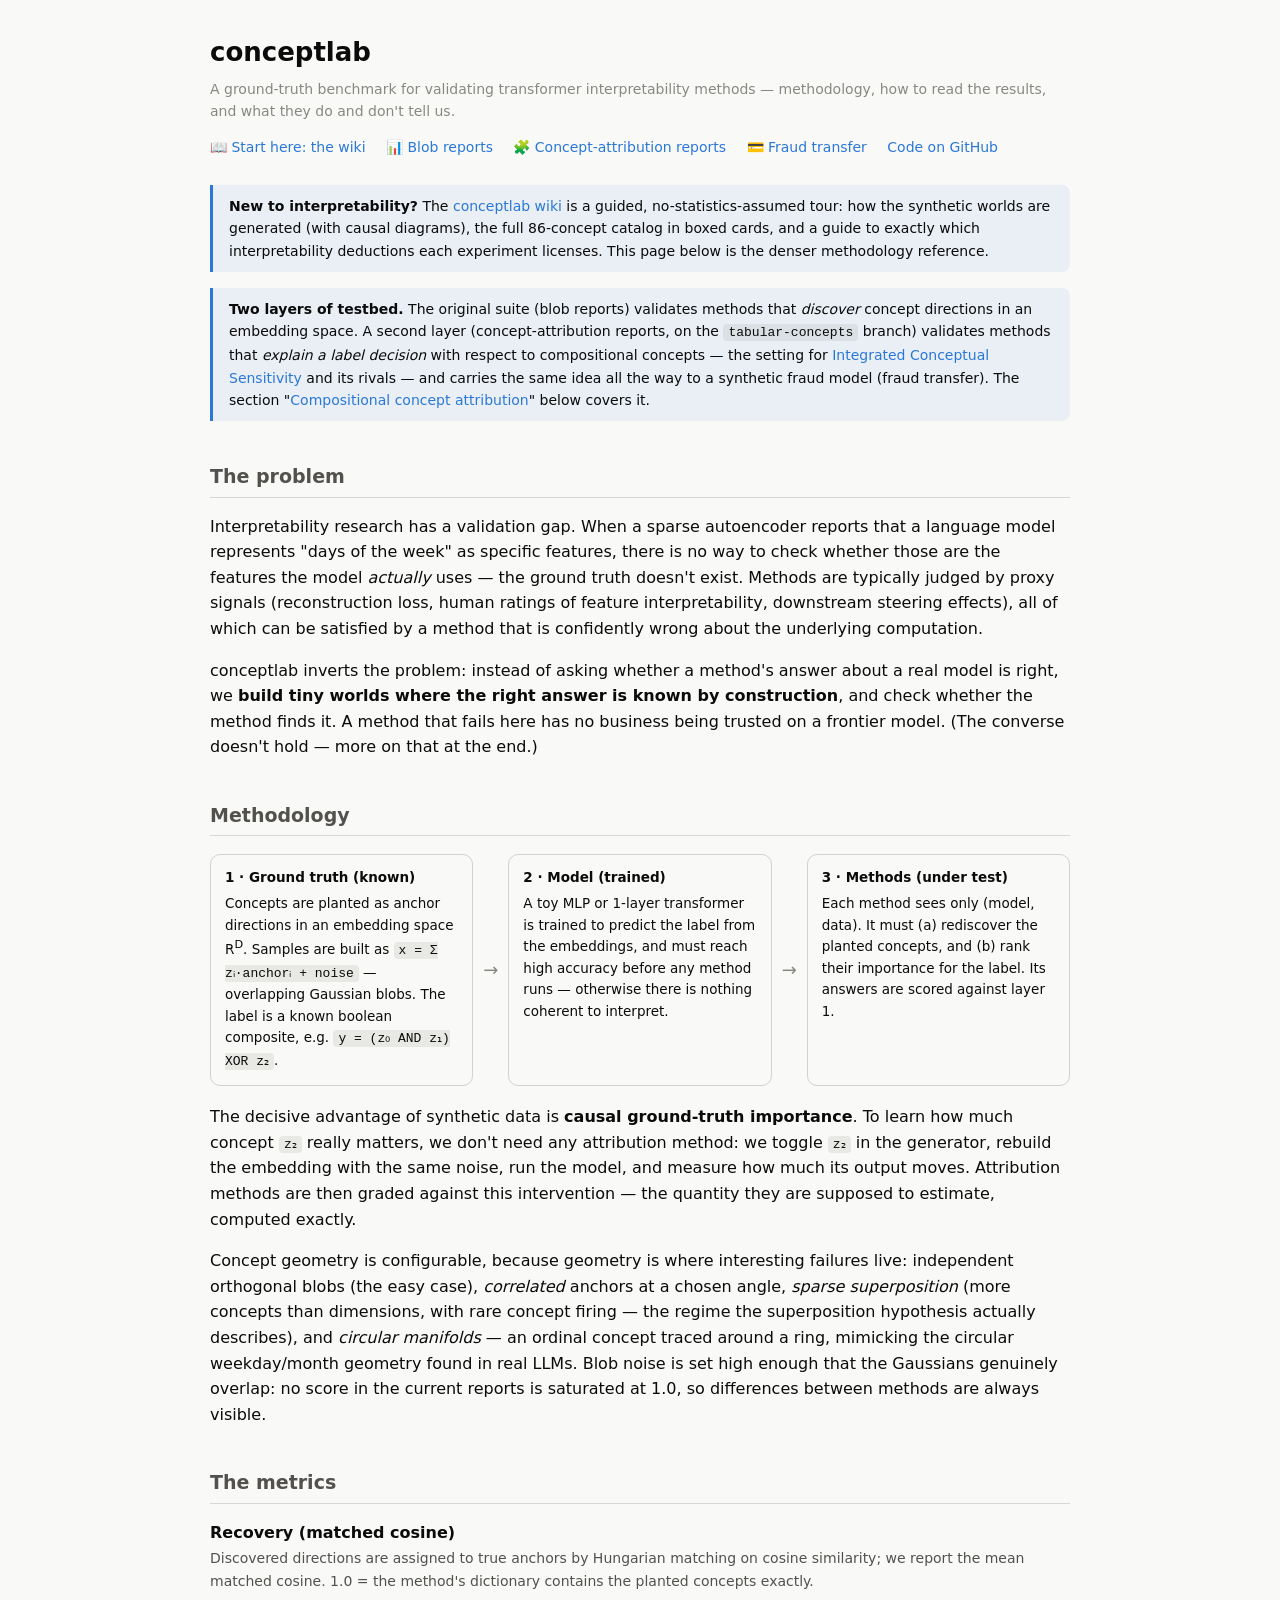
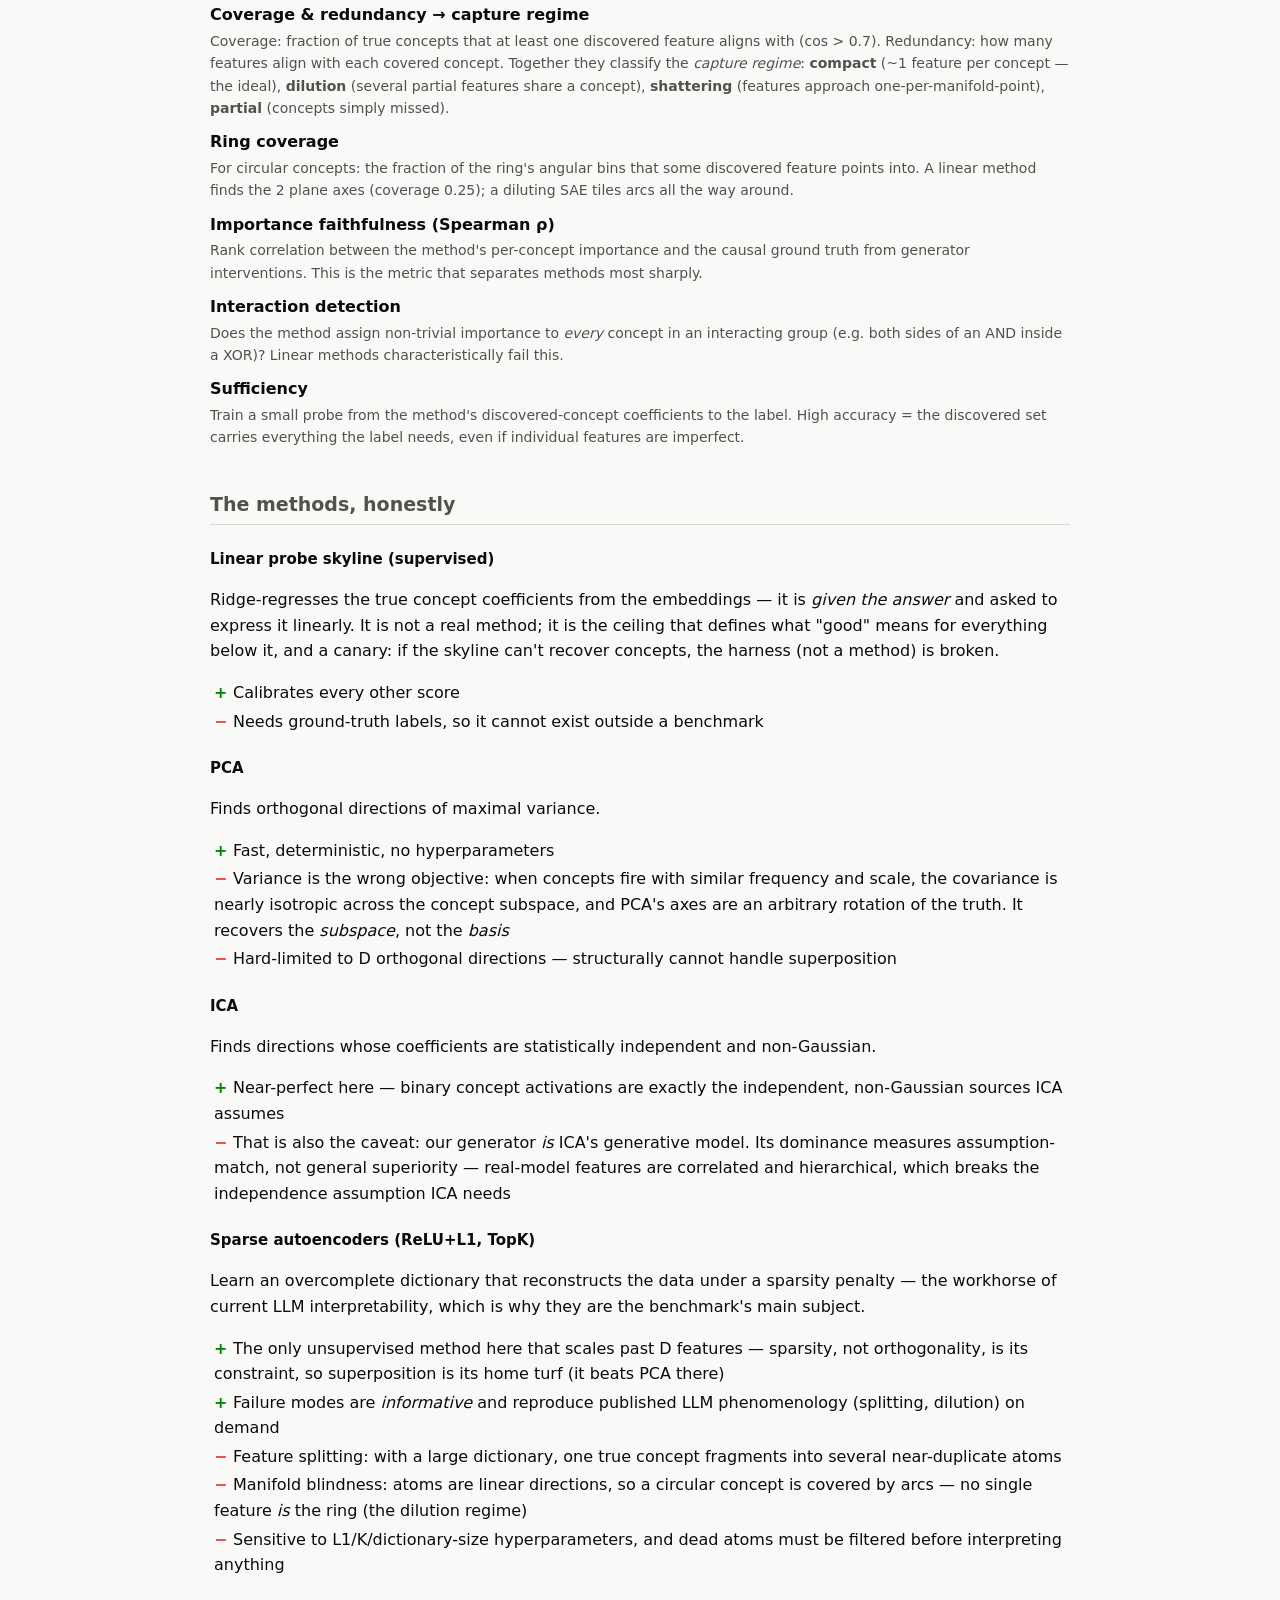
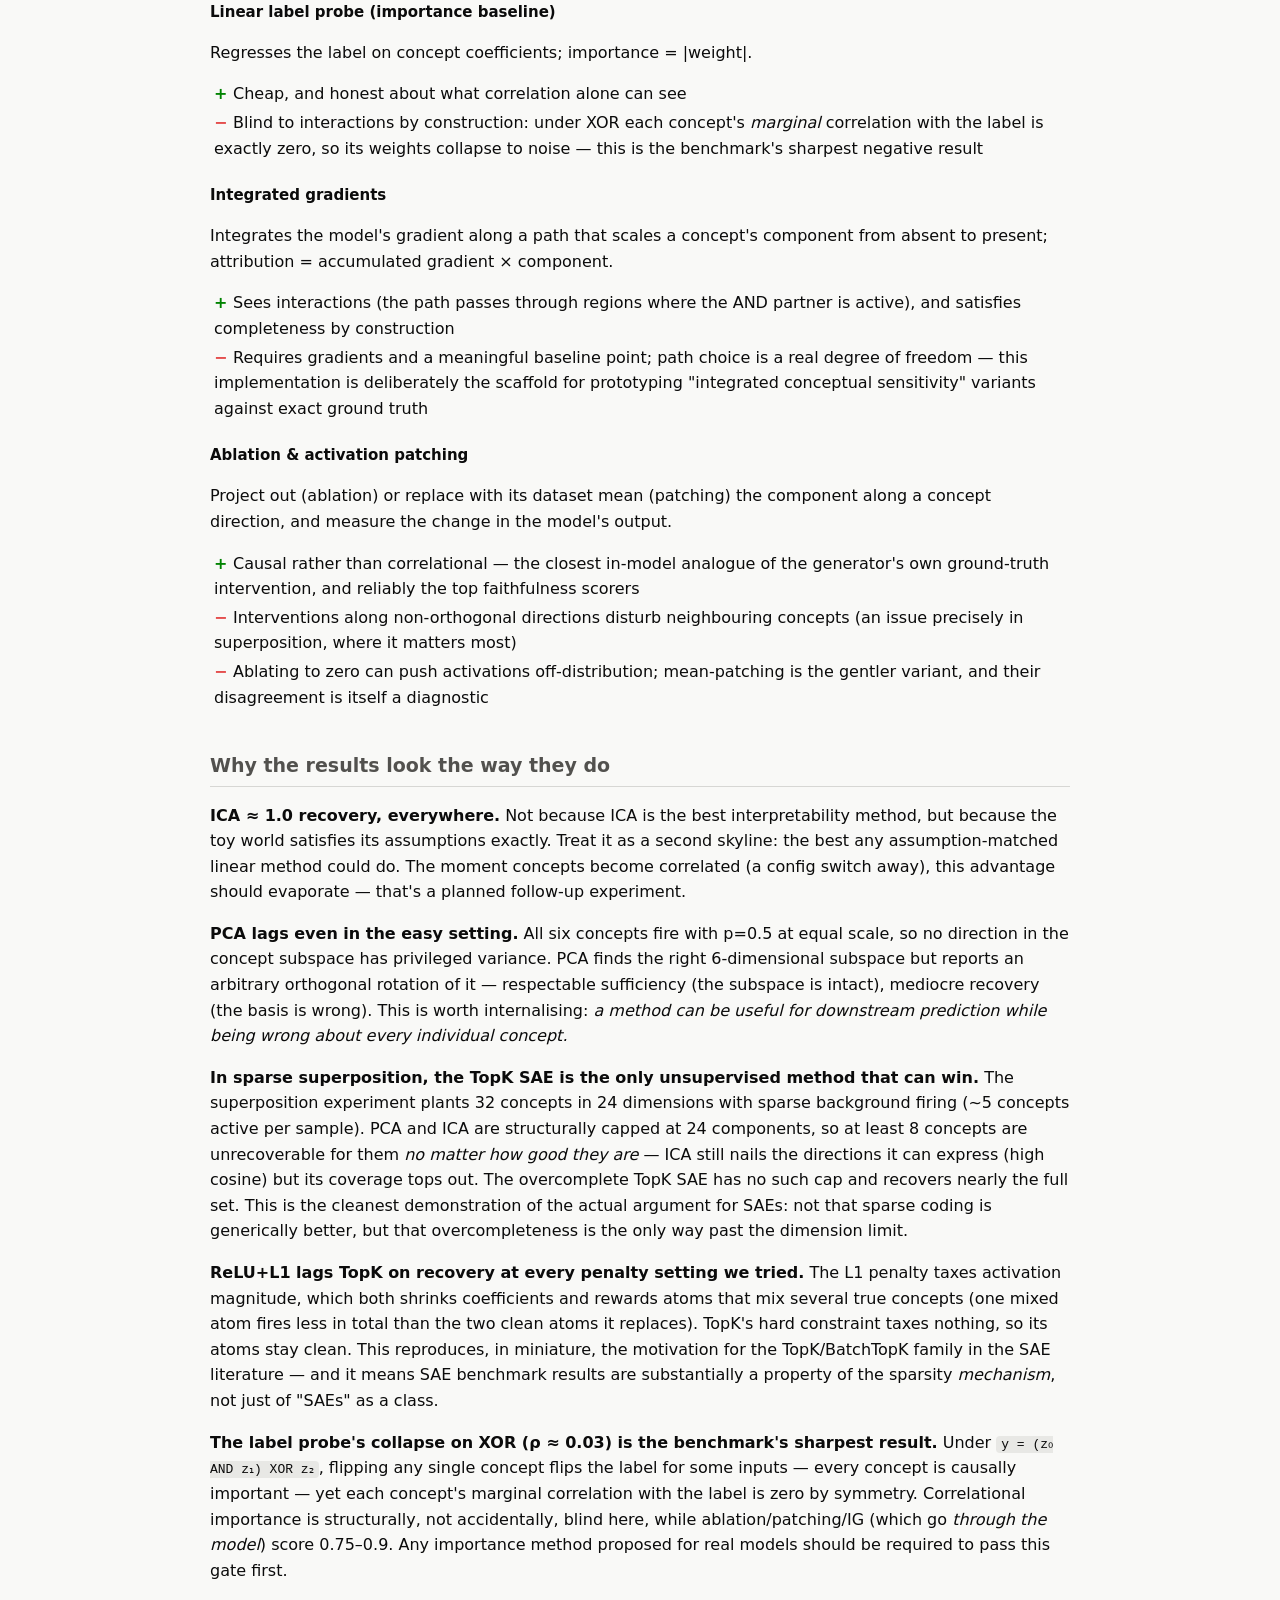
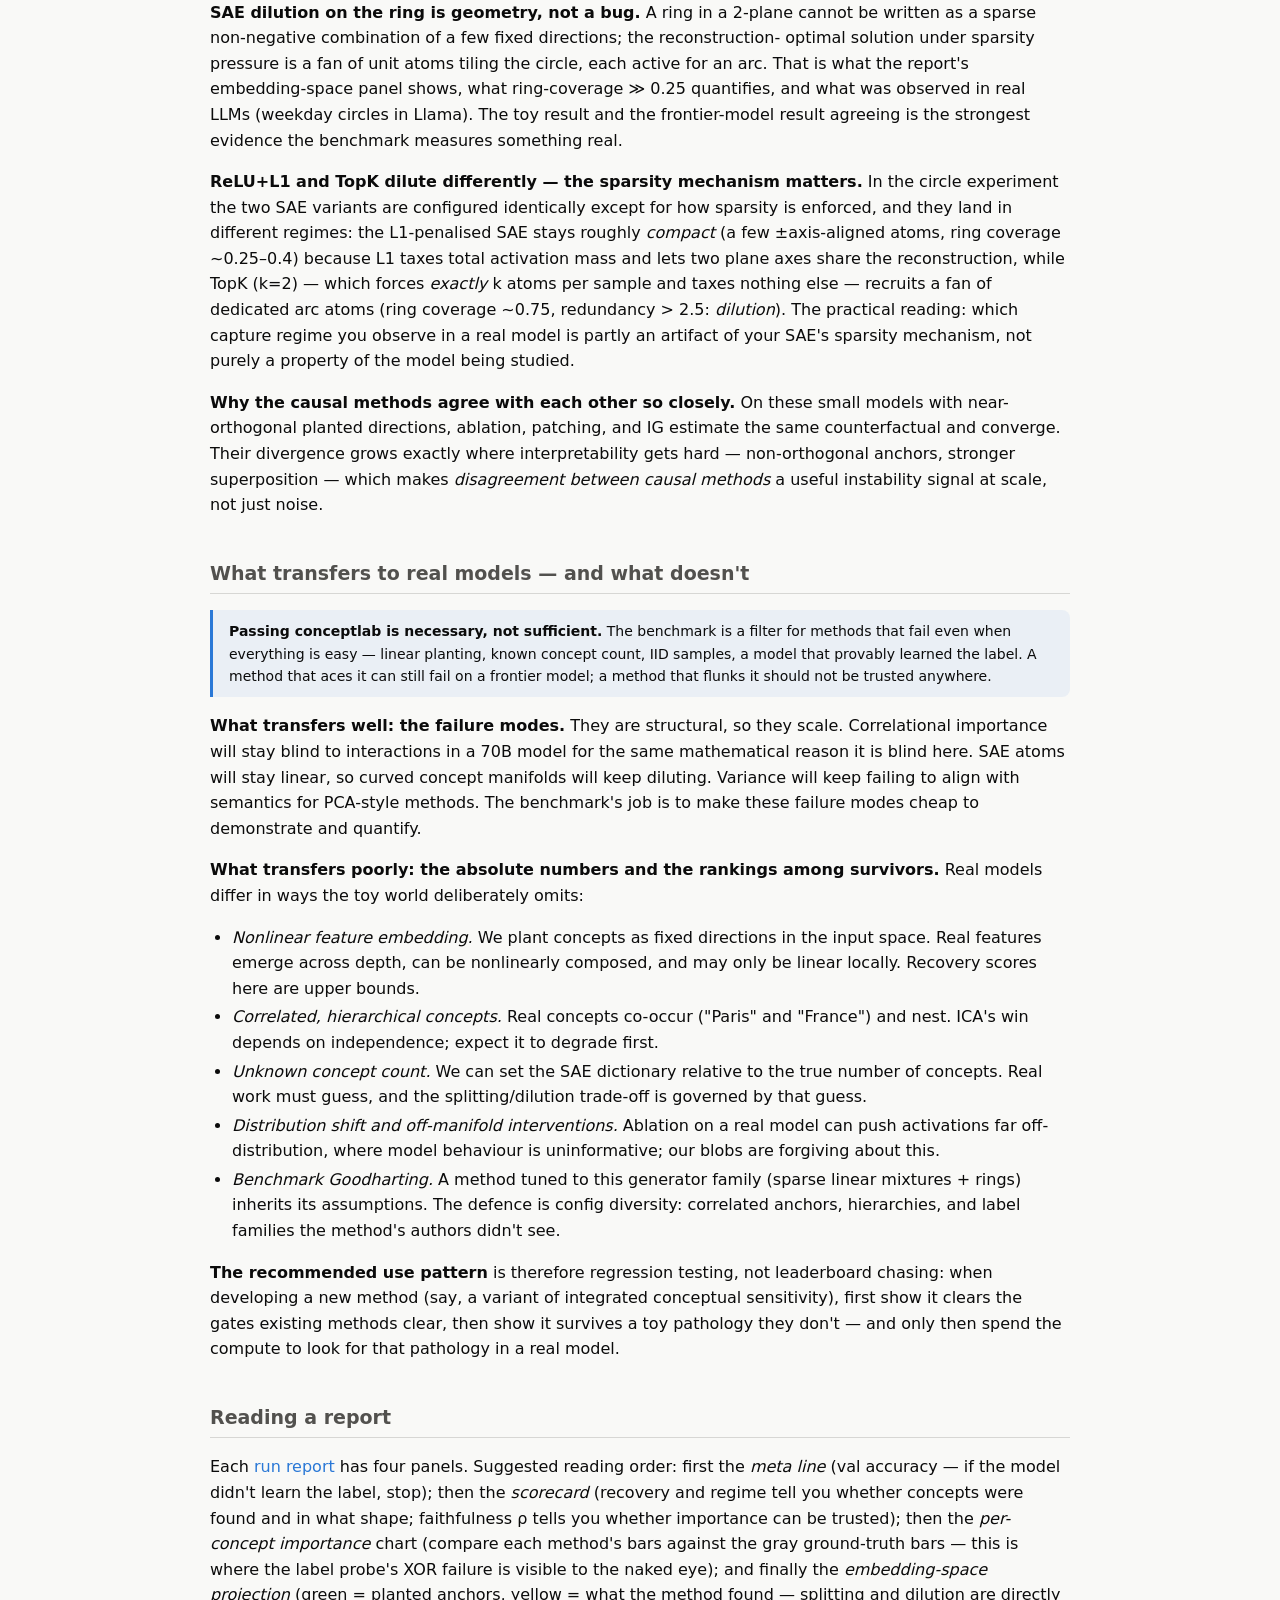
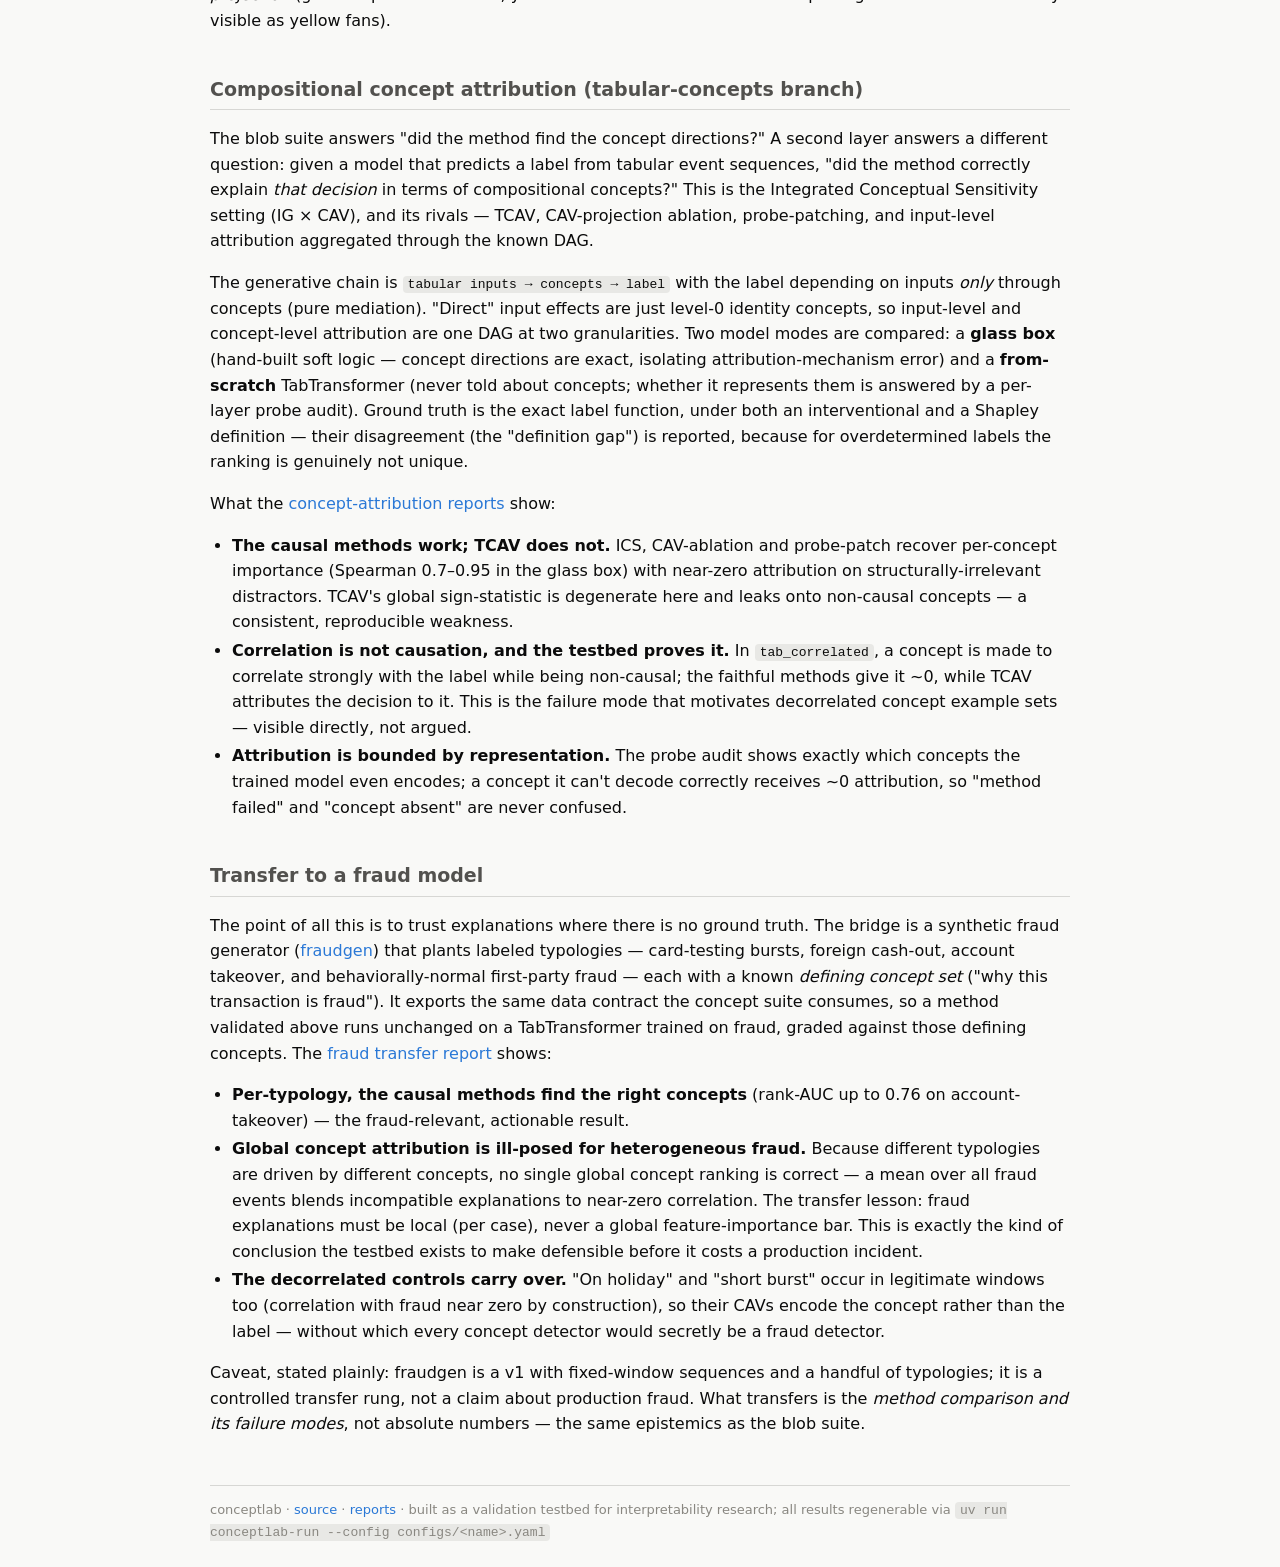
==== commit 146d2432: "Wiki: pedagogical documentation of the generation method and concept taxonomy Four-page HTML wiki un" ====
--- a/docs/index.html
+++ b/docs/index.html
@@ -43,11 +43,19 @@
 <div class="sub">A ground-truth benchmark for validating transformer interpretability methods —
 methodology, how to read the results, and what they do and don't tell us.</div>
 <div class="nav">
+  <a href="wiki/index.html">📖 Start here: the wiki</a>
   <a href="runs/index.html">📊 Blob reports</a>
   <a href="concept_runs/index.html">🧩 Concept-attribution reports</a>
   <a href="fraud_runs/fraud_default/report.html">💳 Fraud transfer</a>
   <a href="https://github.com/juliarozanova/conceptlab">Code on GitHub</a>
 </div>
+
+<div class="callout">
+<strong>New to interpretability?</strong> The <a href="wiki/index.html">conceptlab wiki</a> is a
+guided, no-statistics-assumed tour: how the synthetic worlds are generated (with causal
+diagrams), the full 86-concept catalog in boxed cards, and a guide to exactly which
+interpretability deductions each experiment licenses. This page below is the denser
+methodology reference.</div>
 
 <div class="callout">
 <strong>Two layers of testbed.</strong> The original suite (blob reports) validates methods that
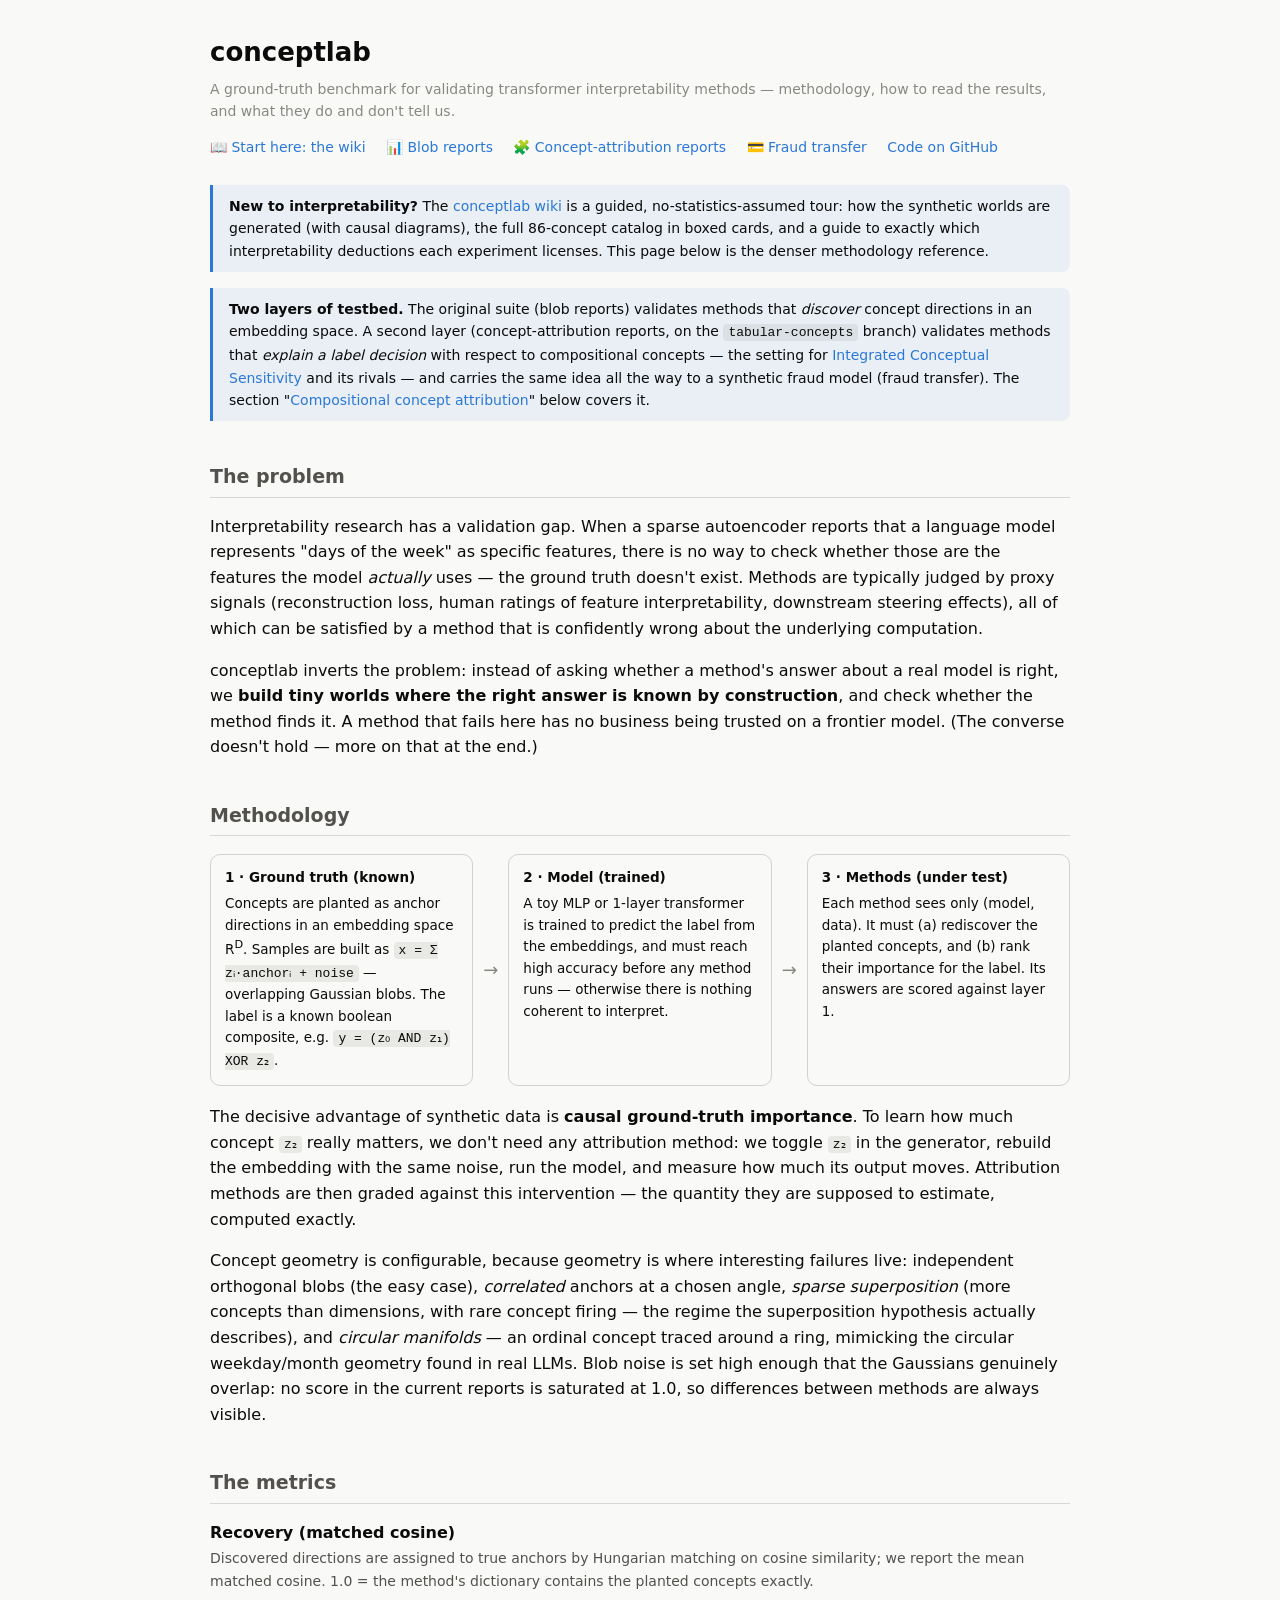
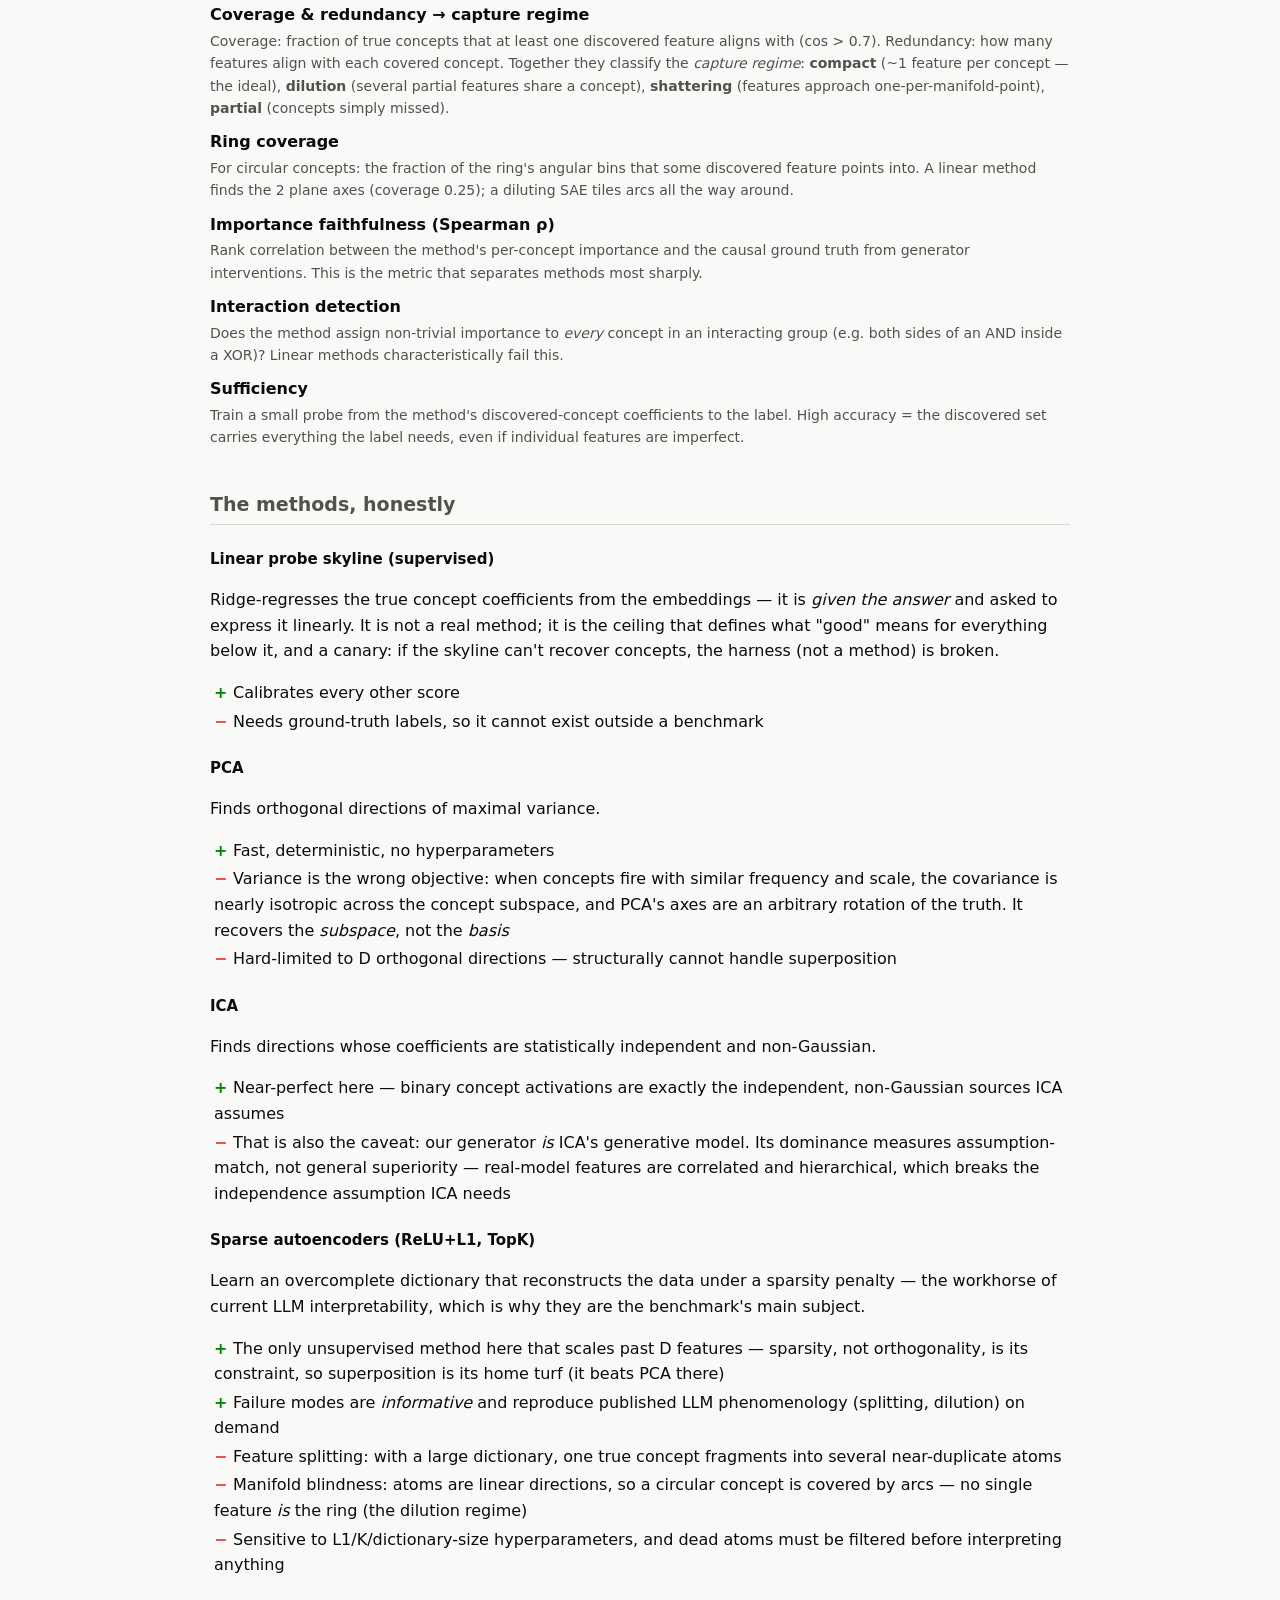
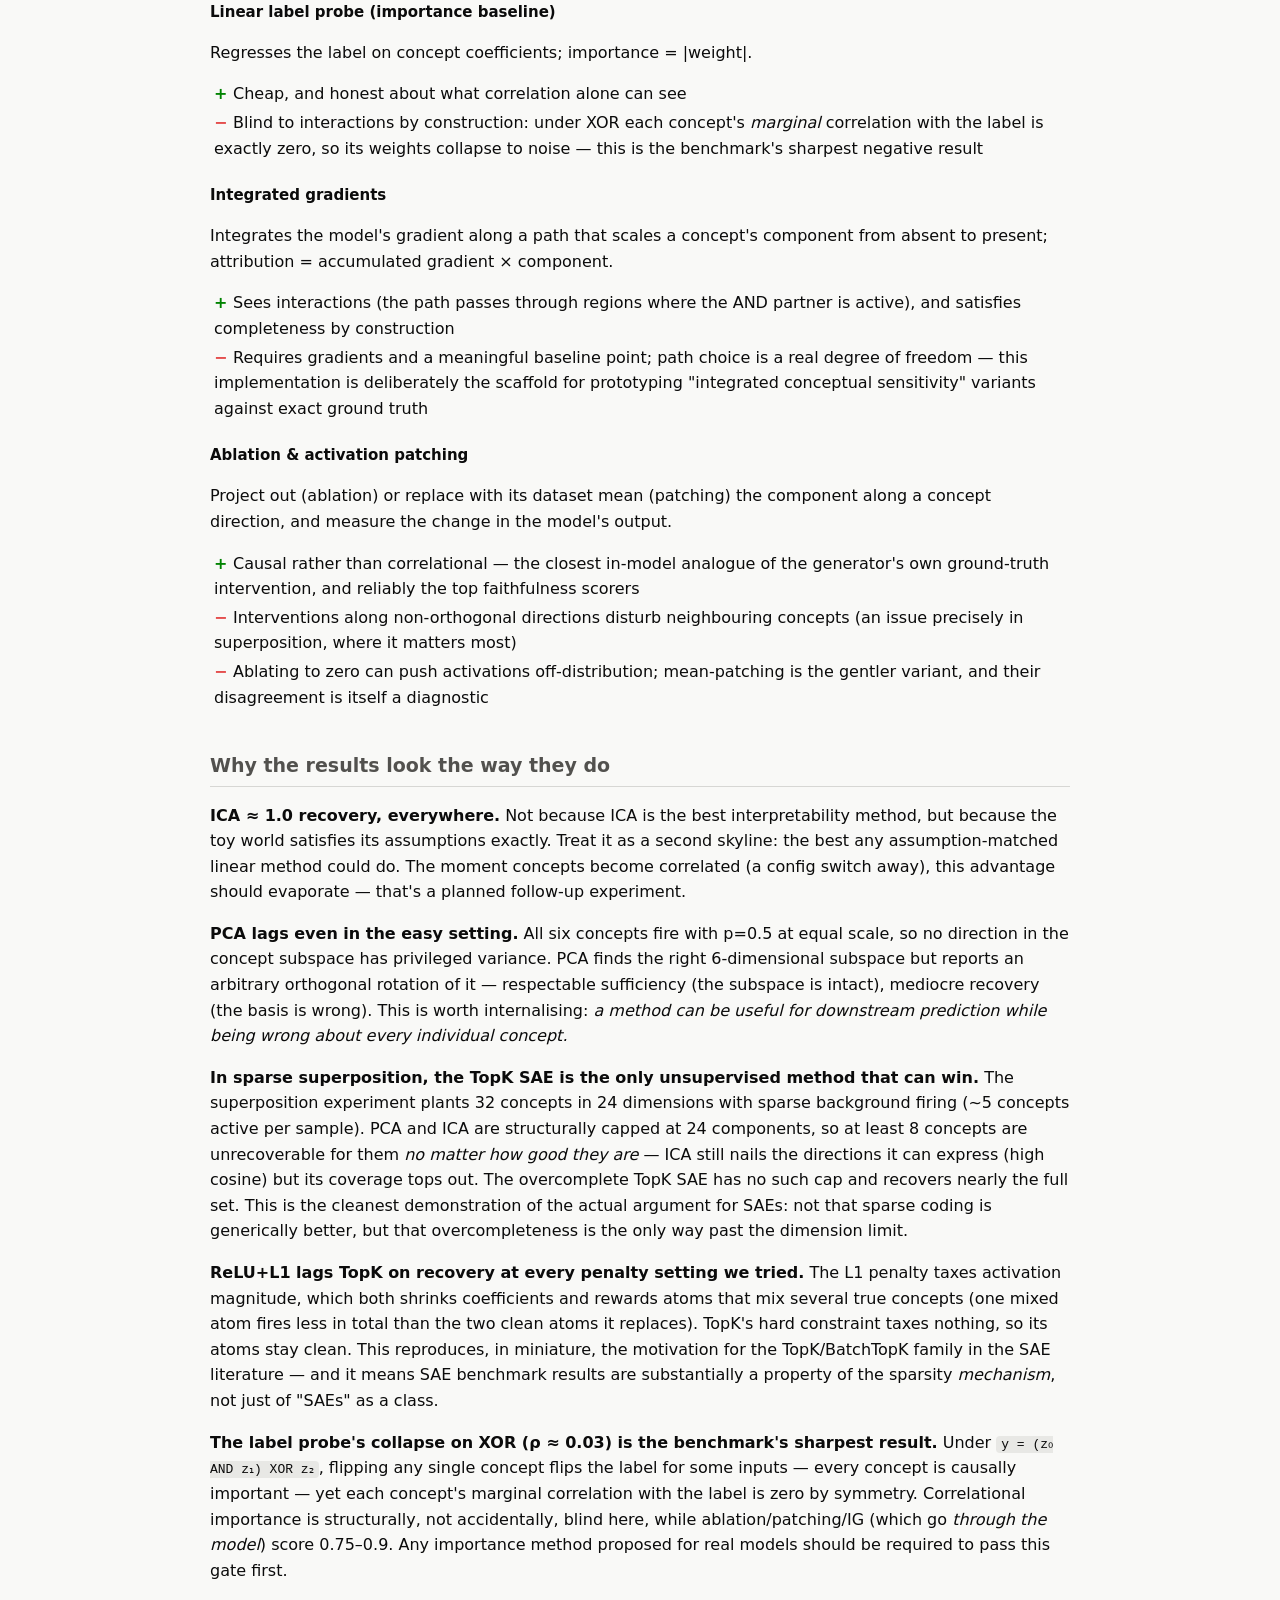
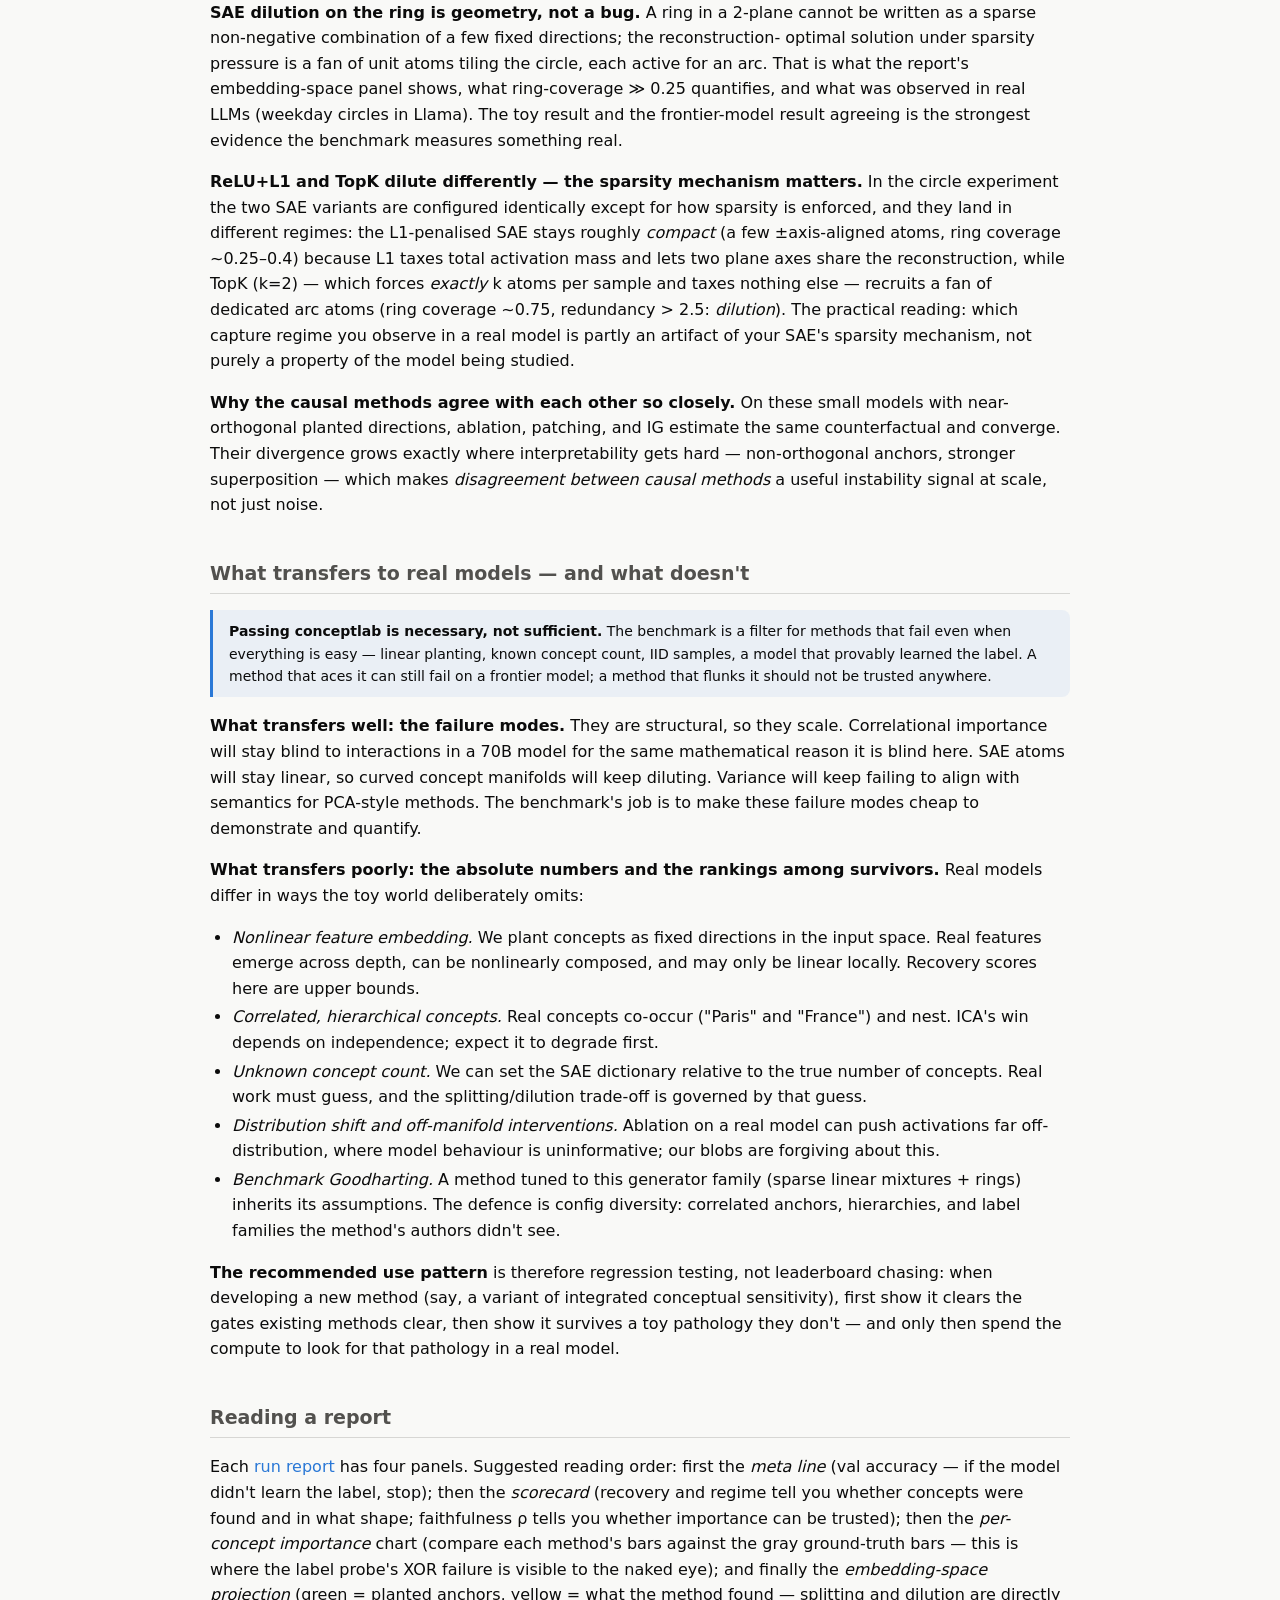
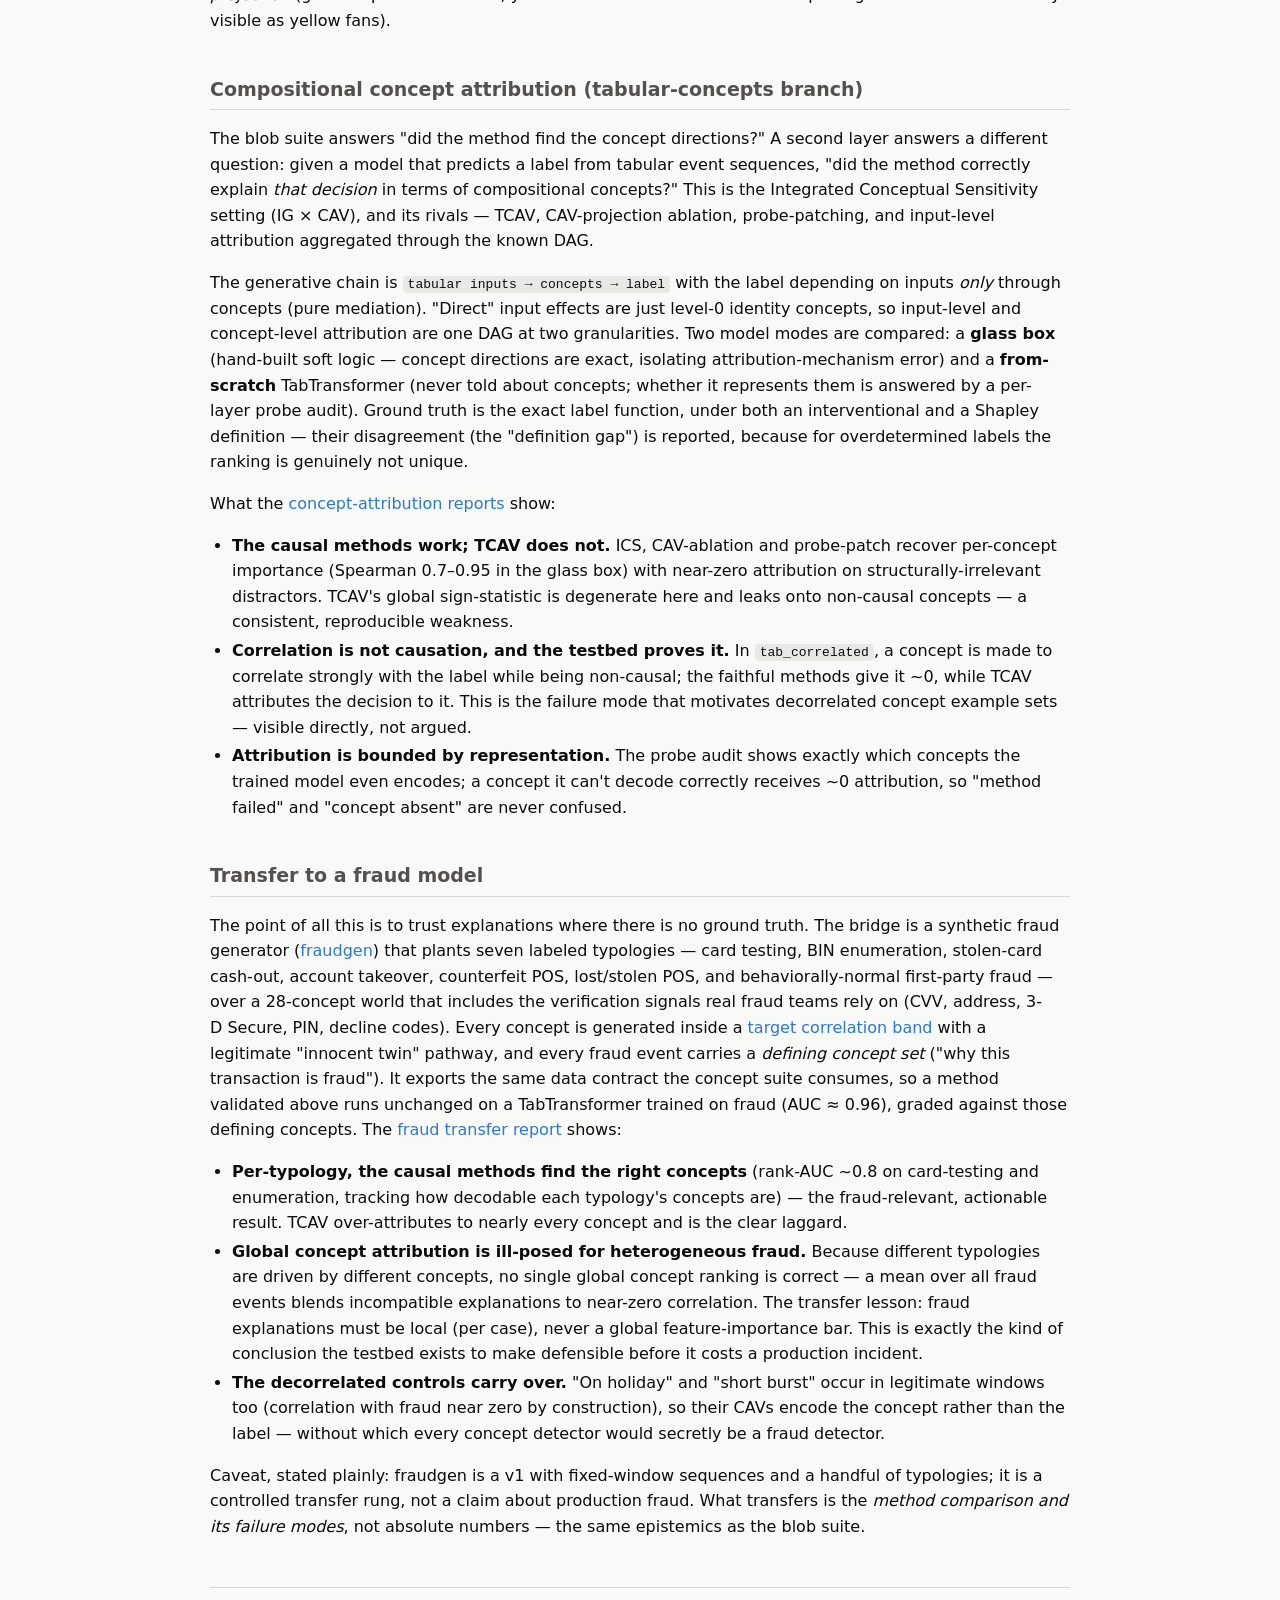
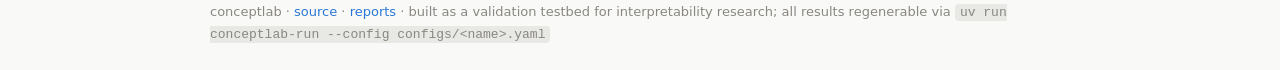
==== commit df51e9f6: "Fraud transfer report on the v2 (28-concept, 7-typology) fraudgen world Regenerate the fraud-attribu" ====
--- a/docs/index.html
+++ b/docs/index.html
@@ -345,15 +345,21 @@
 <p>
 The point of all this is to trust explanations where there is no ground truth. The bridge is a
 synthetic fraud generator (<a href="https://github.com/juliarozanova/fraudgen">fraudgen</a>) that
-plants labeled typologies — card-testing bursts, foreign cash-out, account takeover, and
-behaviorally-normal first-party fraud — each with a known <em>defining concept set</em> ("why this
-transaction is fraud"). It exports the same data contract the concept suite consumes, so a method
-validated above runs unchanged on a TabTransformer trained on fraud, graded against those defining
+plants seven labeled typologies — card testing, BIN enumeration, stolen-card cash-out, account
+takeover, counterfeit POS, lost/stolen POS, and behaviorally-normal first-party fraud — over a
+28-concept world that includes the verification signals real fraud teams rely on (CVV, address,
+3-D&nbsp;Secure, PIN, decline codes). Every concept is generated inside a
+<a href="wiki/concepts.html">target correlation band</a> with a legitimate "innocent twin"
+pathway, and every fraud event carries a <em>defining concept set</em> ("why this transaction is
+fraud"). It exports the same data contract the concept suite consumes, so a method validated above
+runs unchanged on a TabTransformer trained on fraud (AUC ≈ 0.96), graded against those defining
 concepts. The <a href="fraud_runs/fraud_default/report.html">fraud transfer report</a> shows:
 </p>
 <ul>
-<li><strong>Per-typology, the causal methods find the right concepts</strong> (rank-AUC up to 0.76
-on account-takeover) — the fraud-relevant, actionable result.</li>
+<li><strong>Per-typology, the causal methods find the right concepts</strong> (rank-AUC ~0.8 on
+card-testing and enumeration, tracking how decodable each typology's concepts are) — the
+fraud-relevant, actionable result. TCAV over-attributes to nearly every concept and is the clear
+laggard.</li>
 <li><strong>Global concept attribution is ill-posed for heterogeneous fraud.</strong> Because
 different typologies are driven by different concepts, no single global concept ranking is correct
 — a mean over all fraud events blends incompatible explanations to near-zero correlation. The
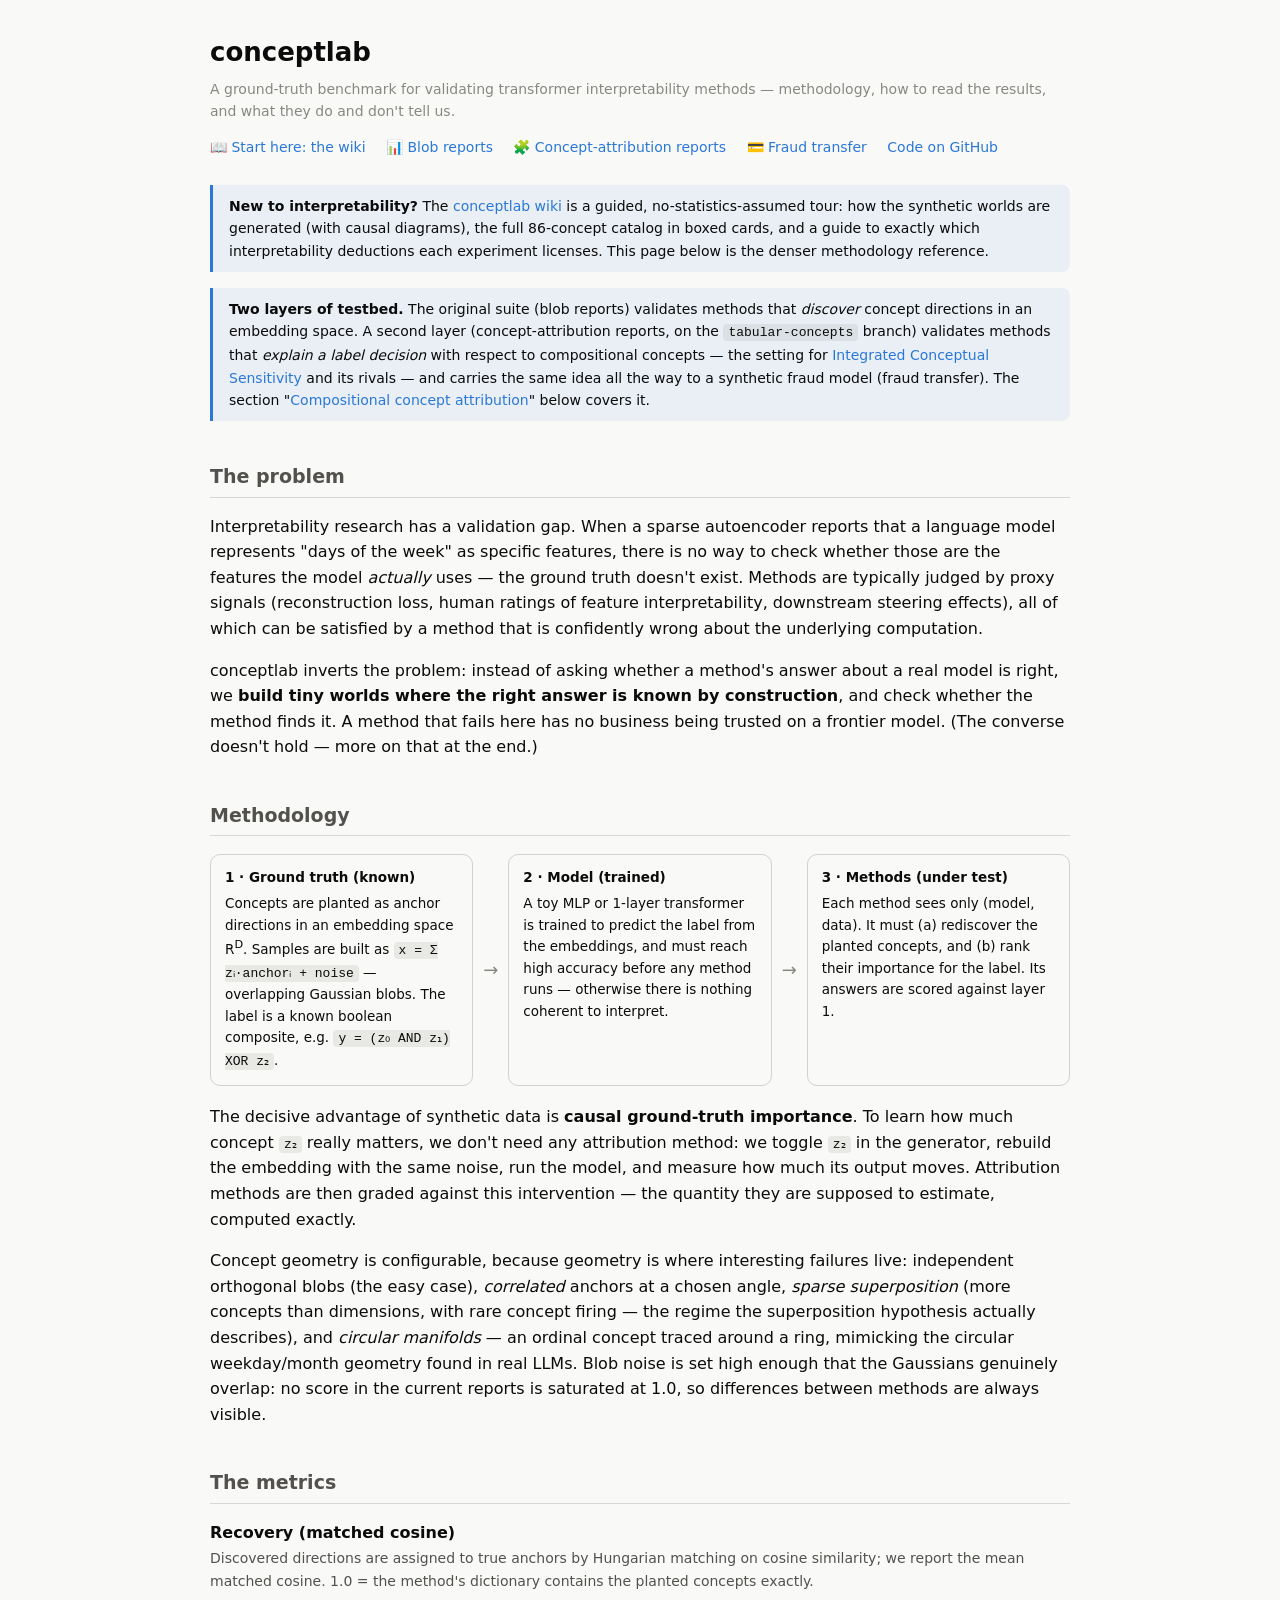
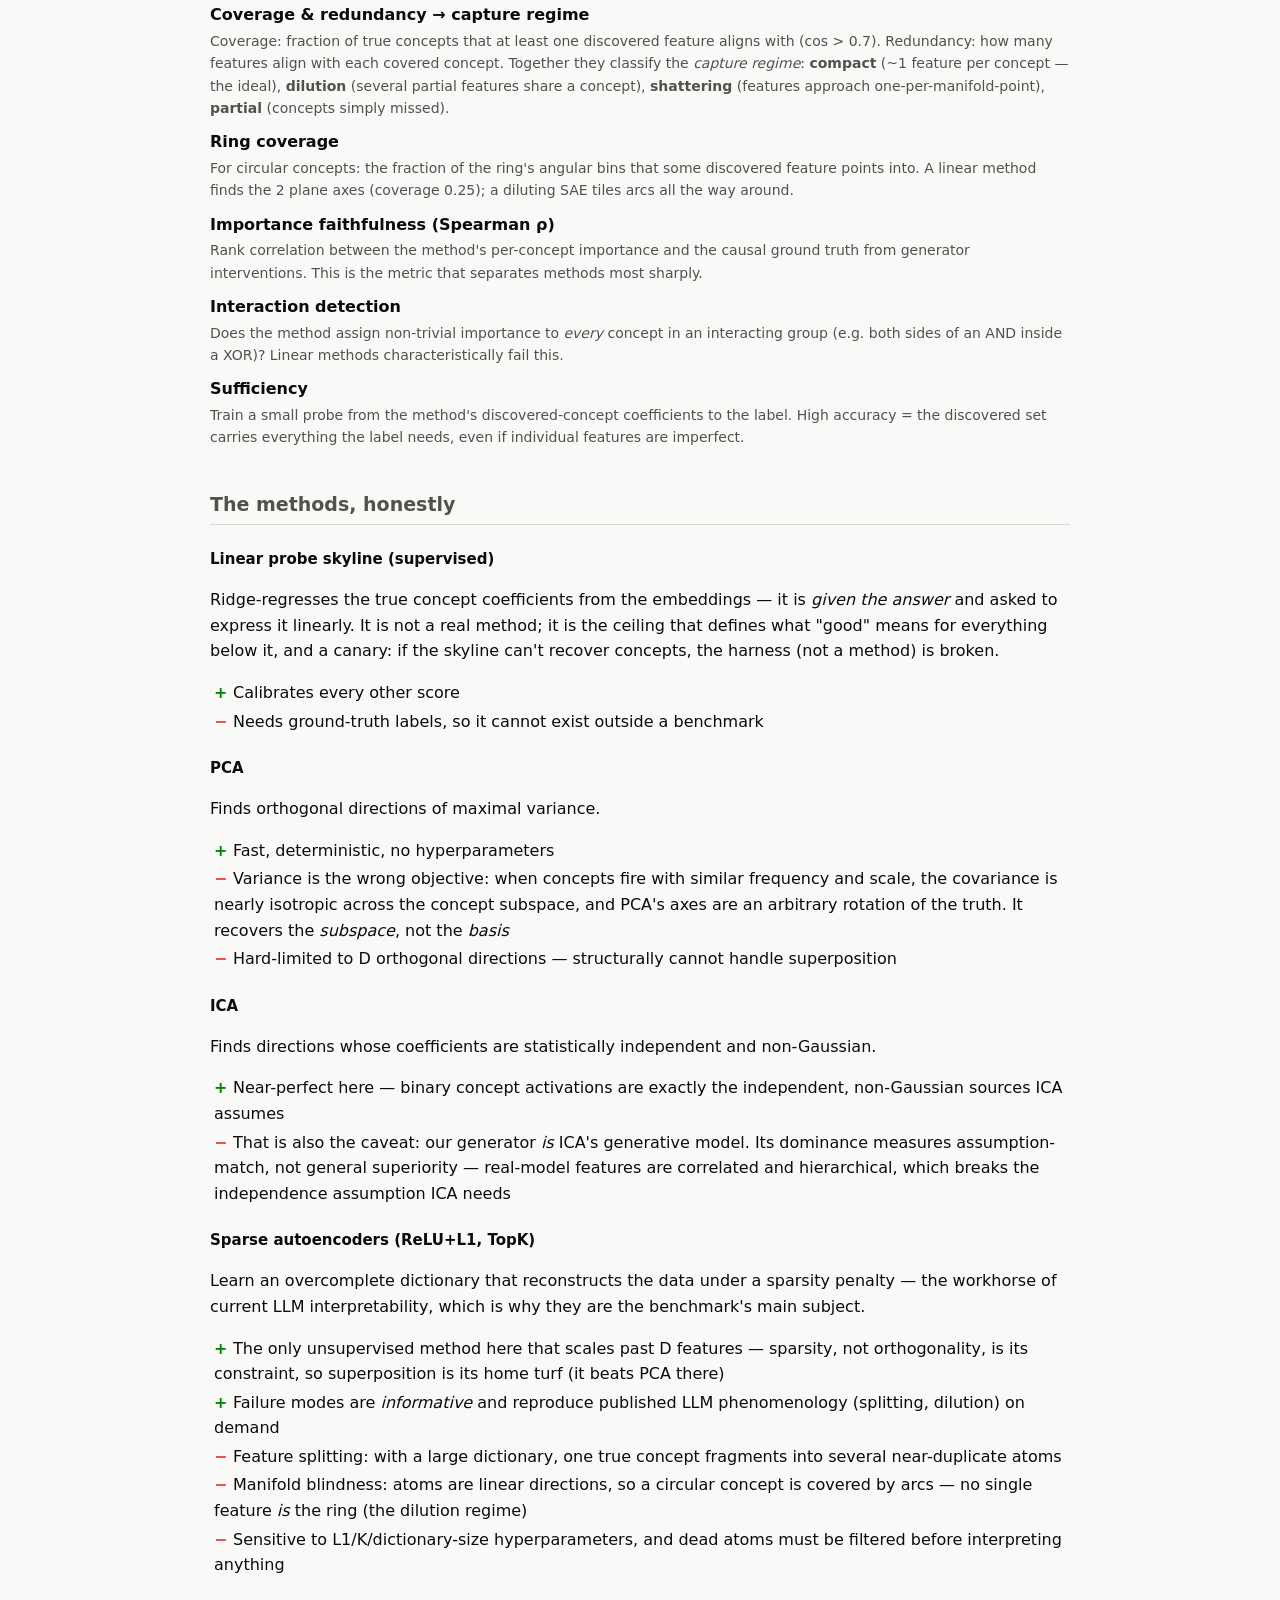
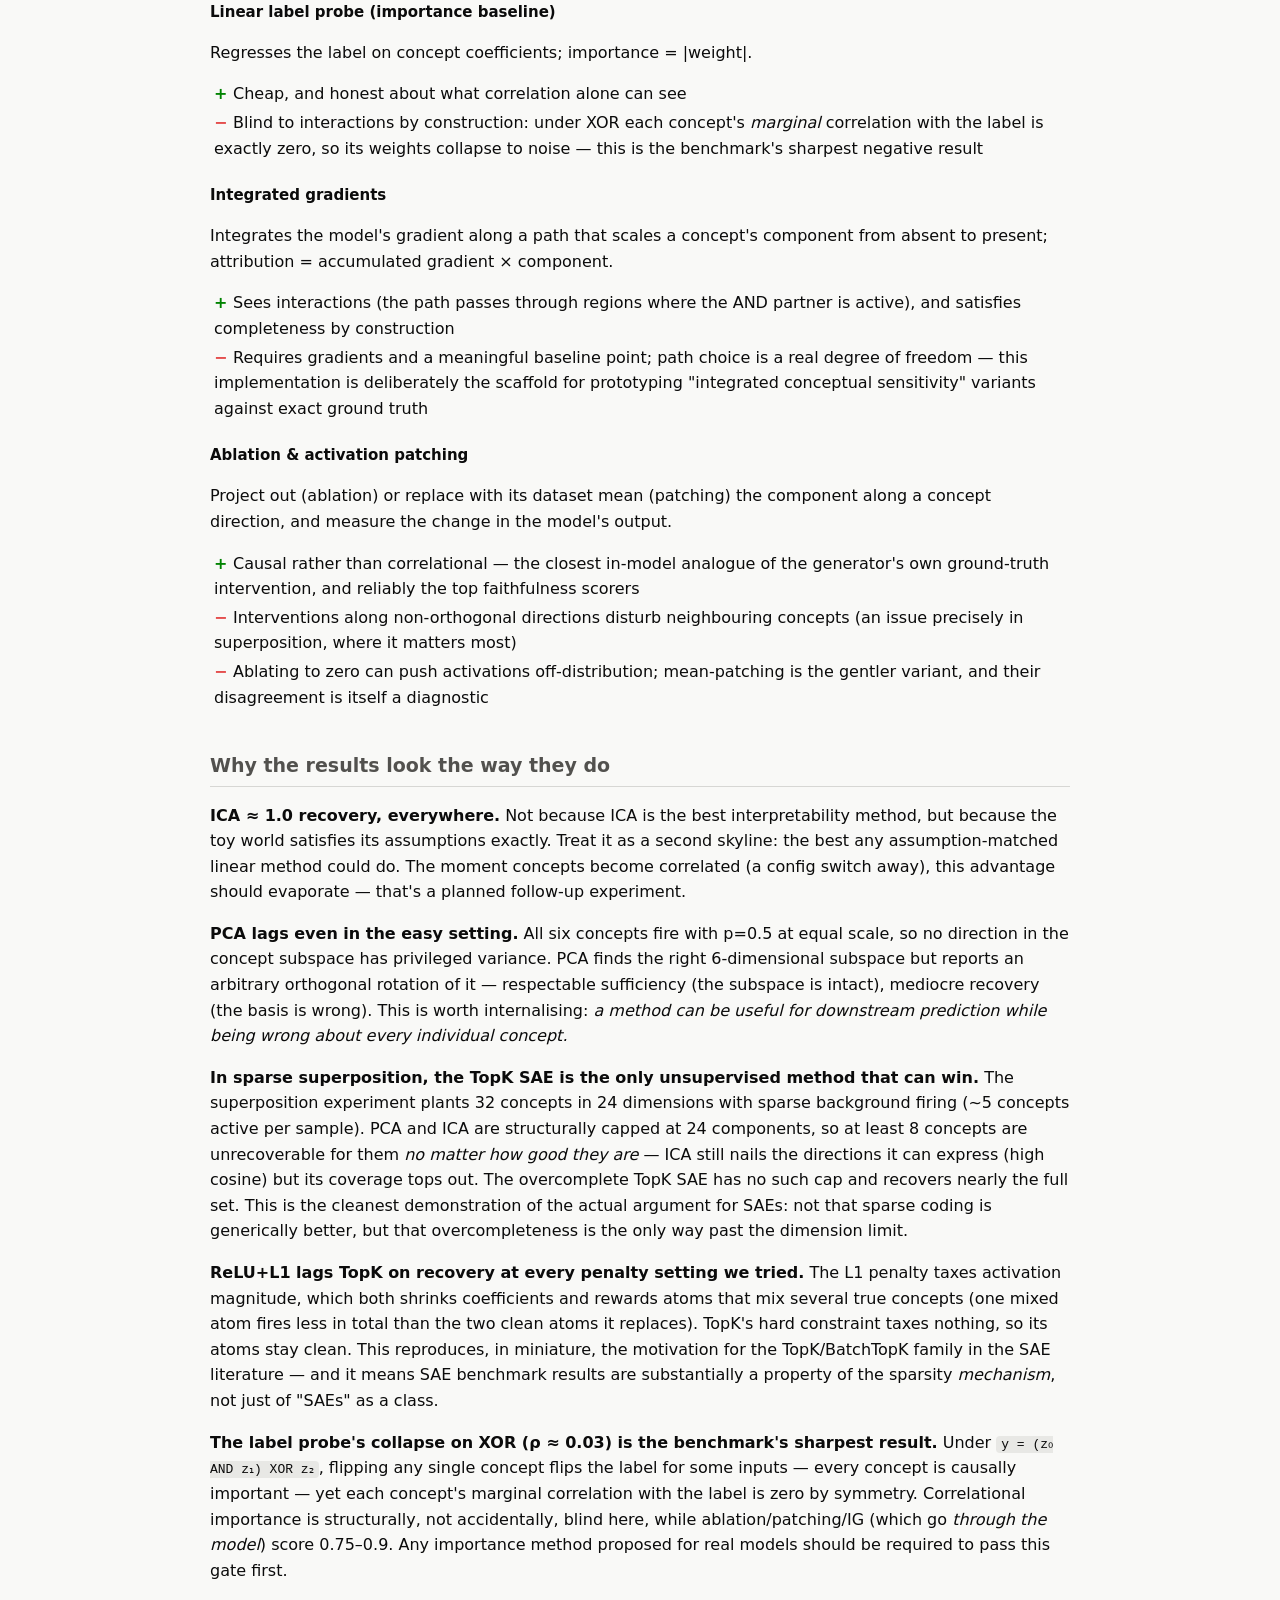
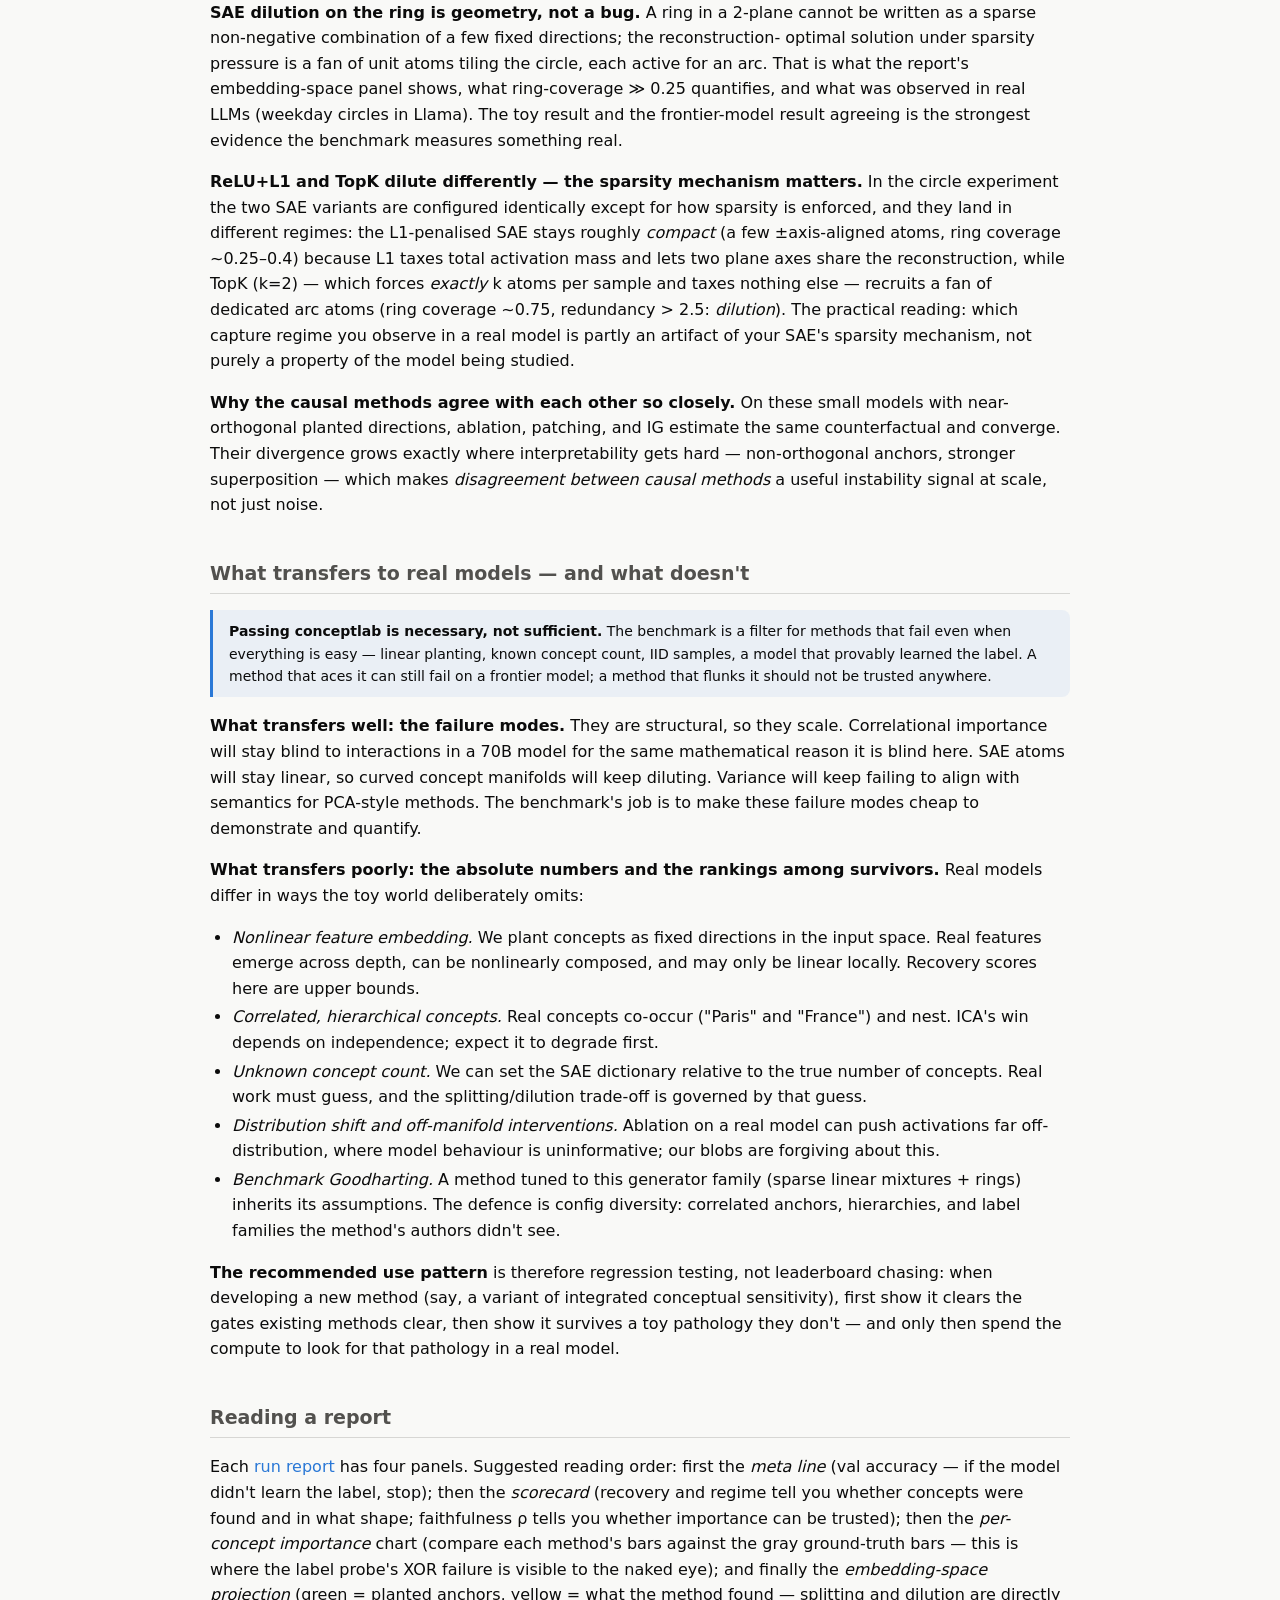
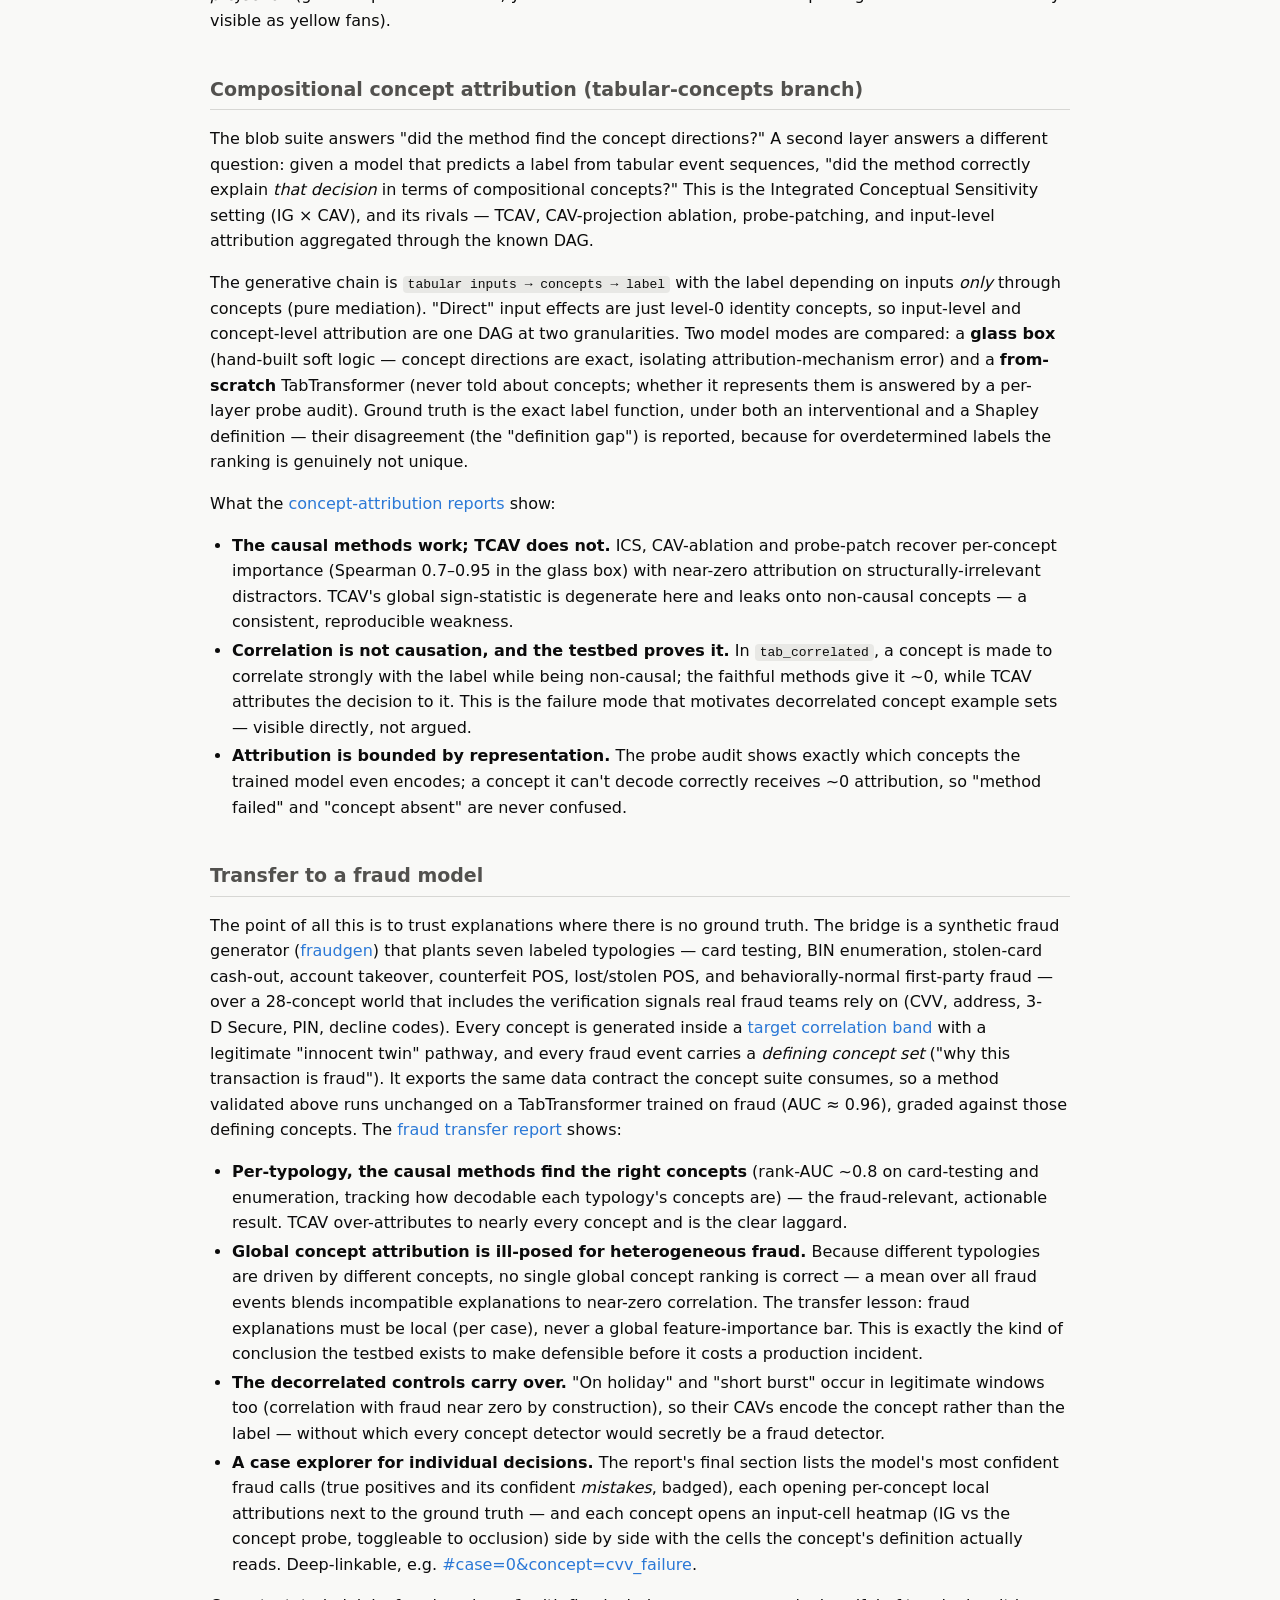
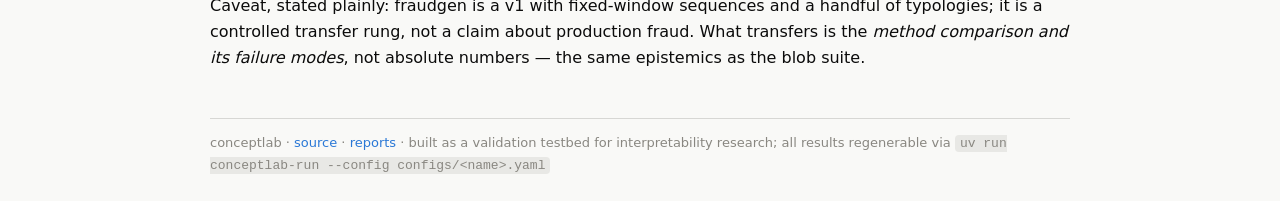
==== commit 07ac1e9f: "Case explorer: per-decision drill-down in the fraud report Adds the interactive case explorer Julia " ====
--- a/docs/index.html
+++ b/docs/index.html
@@ -370,6 +370,12 @@
 legitimate windows too (correlation with fraud near zero by construction), so their CAVs encode the
 concept rather than the label — without which every concept detector would secretly be a fraud
 detector.</li>
+<li><strong>A case explorer for individual decisions.</strong> The report's final section lists the
+model's most confident fraud calls (true positives and its confident <em>mistakes</em>, badged),
+each opening per-concept local attributions next to the ground truth — and each concept opens an
+input-cell heatmap (IG vs the concept probe, toggleable to occlusion) side by side with the cells
+the concept's definition actually reads. Deep-linkable, e.g.
+<a href="fraud_runs/fraud_default/report.html#case=0&amp;concept=cvv_failure">#case=0&amp;concept=cvv_failure</a>.</li>
 </ul>
 <p class="card-note">Caveat, stated plainly: fraudgen is a v1 with fixed-window sequences and a
 handful of typologies; it is a controlled transfer rung, not a claim about production fraud. What
